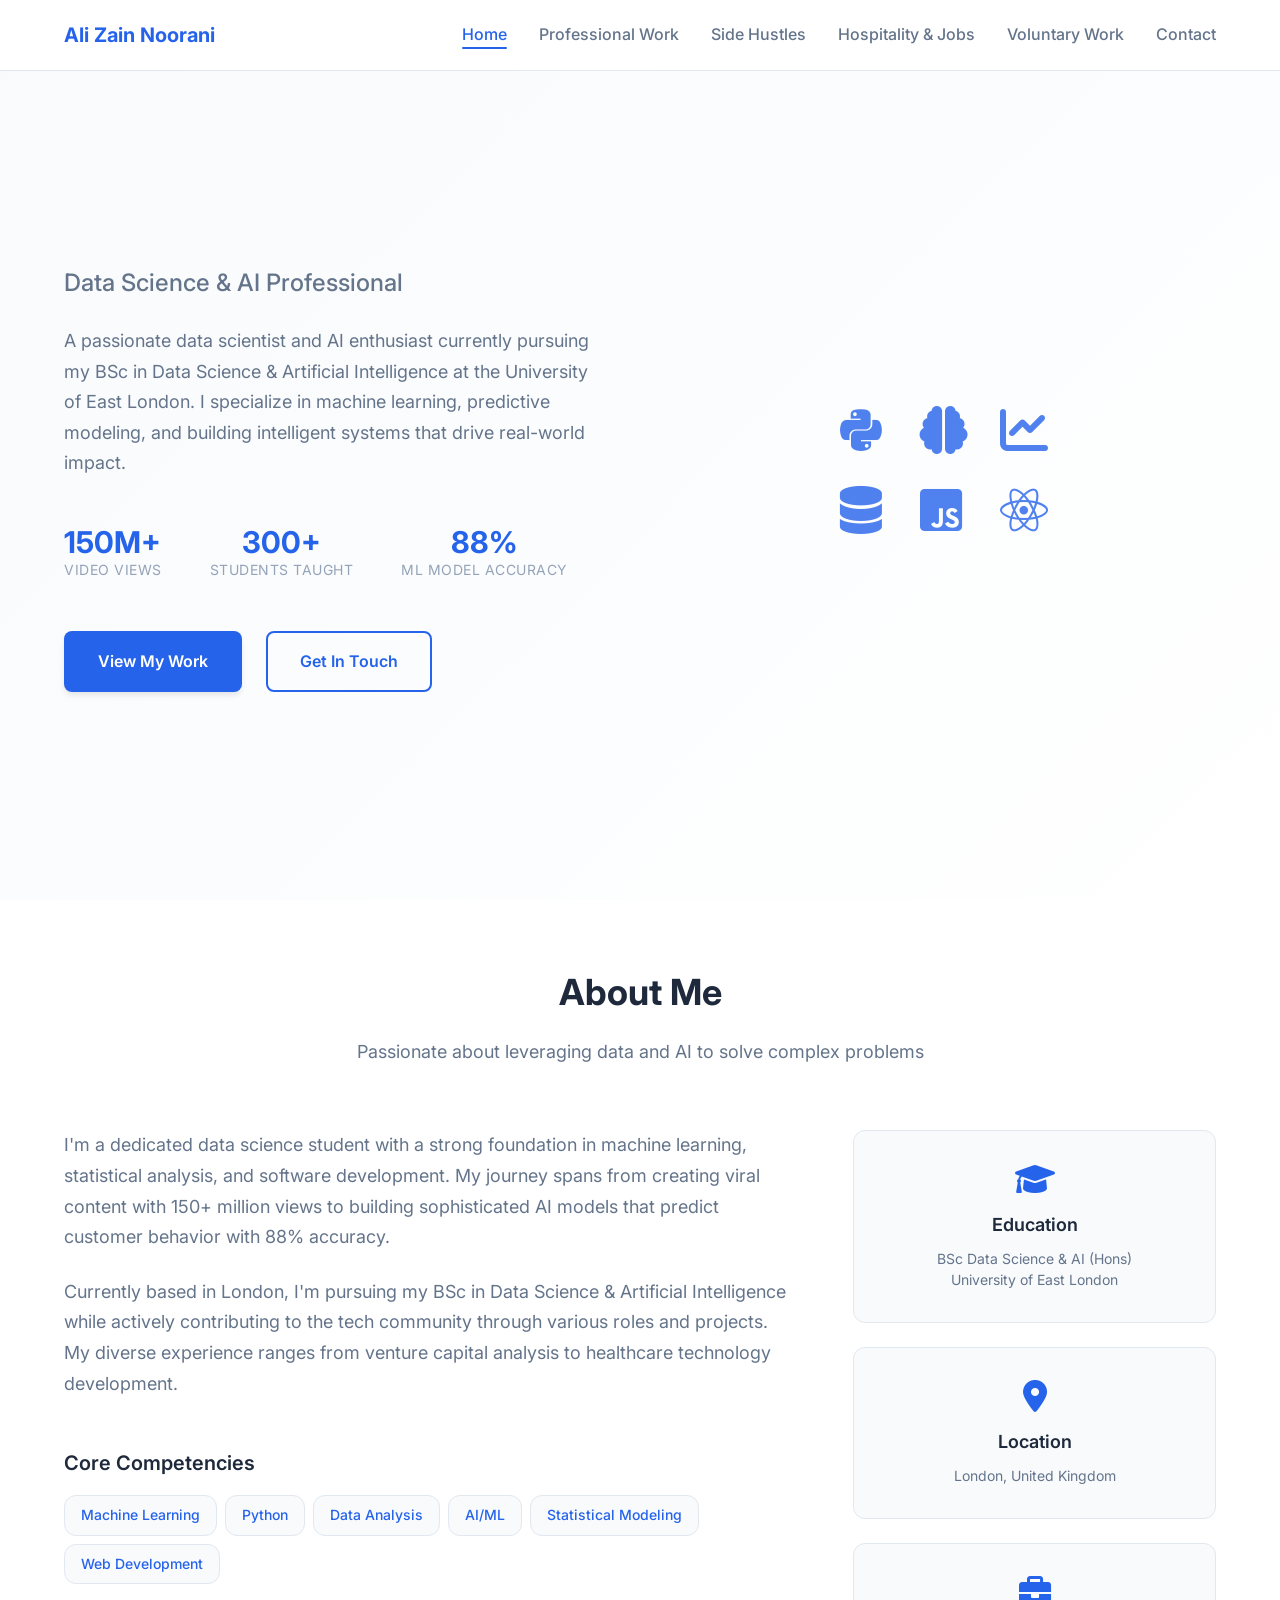
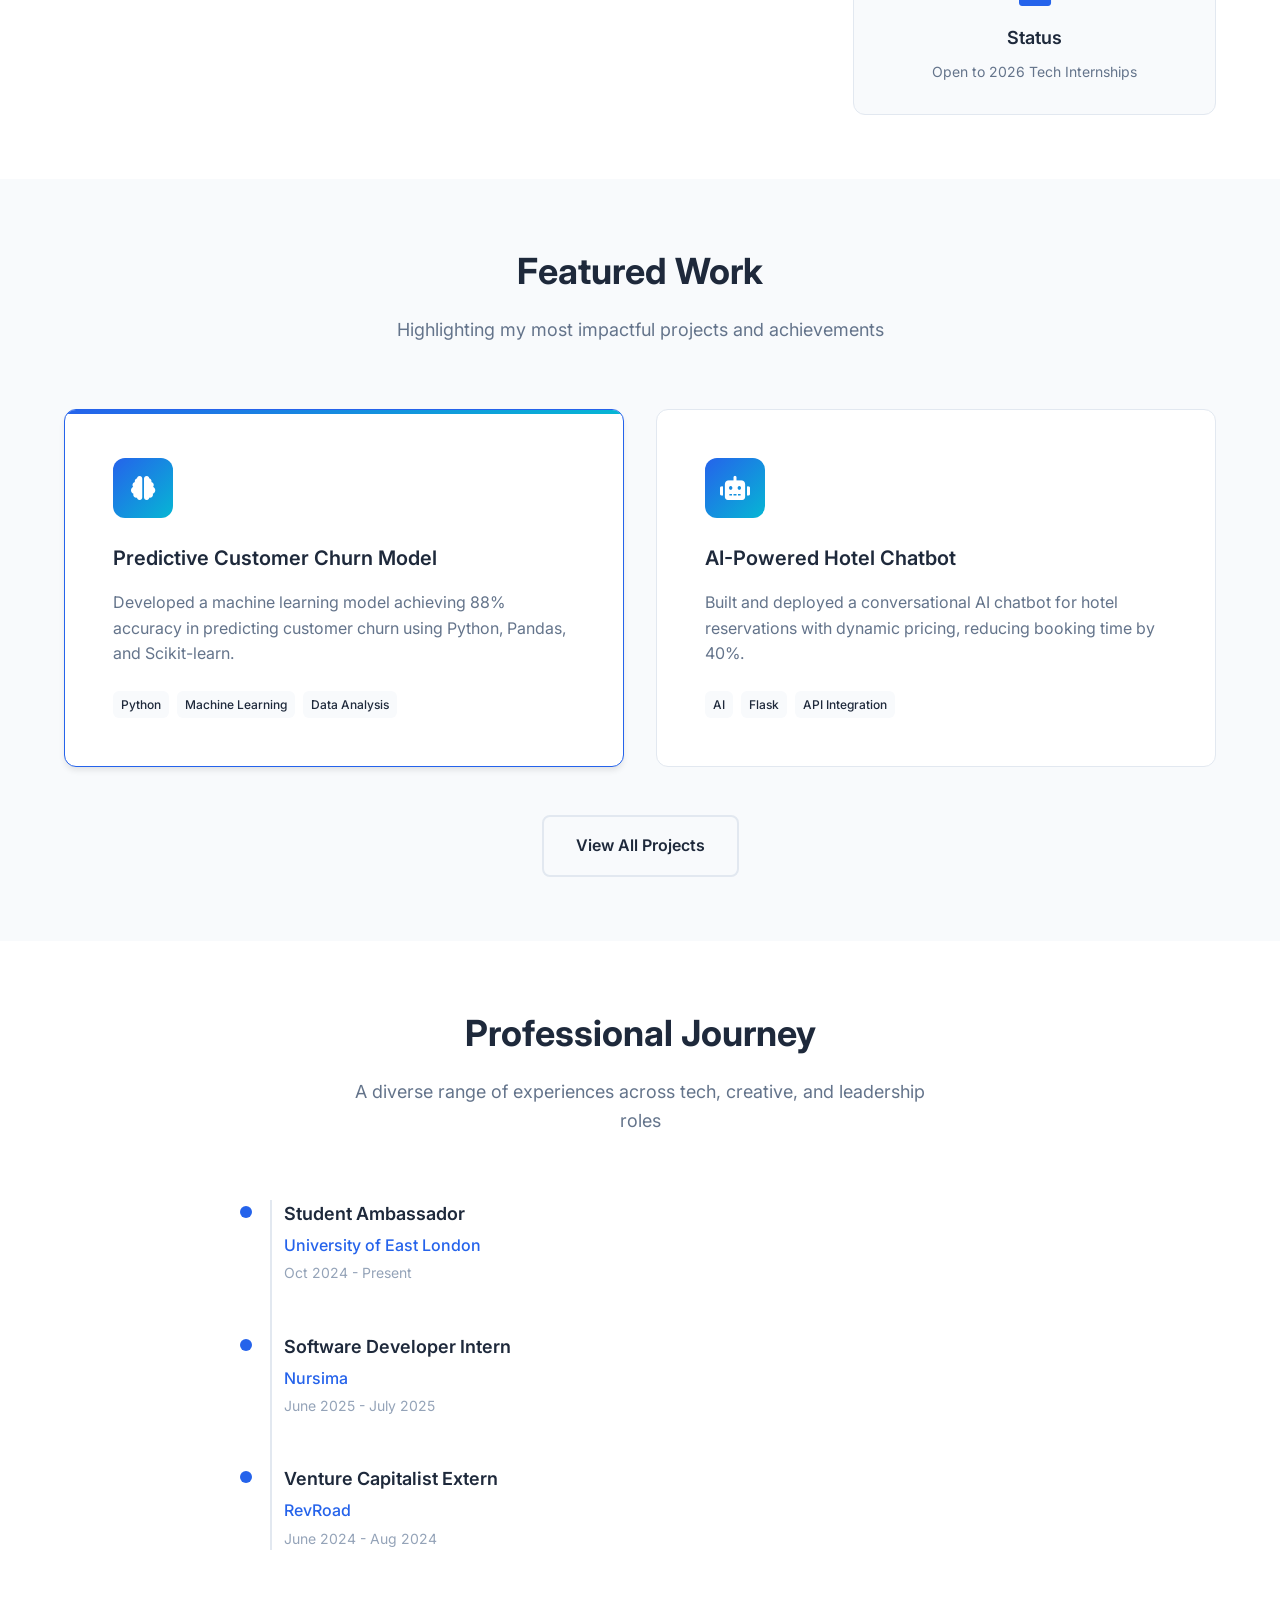
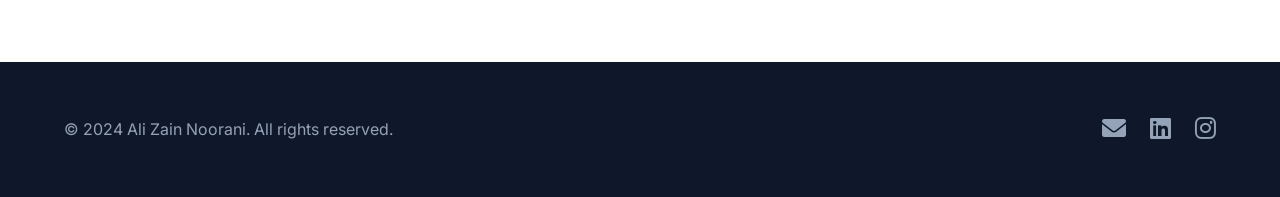
==== index.html @ 8d73a8d4 "Add files via upload" ====
<!DOCTYPE html>
<html lang="en">
<head>
    <meta charset="UTF-8">
    <meta name="viewport" content="width=device-width, initial-scale=1.0">
    <title>Ali Zain Noorani - Data Science & AI Professional</title>
    <link rel="stylesheet" href="styles.css">
    <link href="https://fonts.googleapis.com/css2?family=Inter:wght@300;400;500;600;700&display=swap" rel="stylesheet">
    <link rel="stylesheet" href="https://cdnjs.cloudflare.com/ajax/libs/font-awesome/6.0.0/css/all.min.css">
</head>
<body>
    <nav class="navbar">
        <div class="nav-container">
            <div class="nav-logo">
                <a href="index.html">Ali Zain Noorani</a>
            </div>
            <ul class="nav-menu">
                <li class="nav-item">
                    <a href="index.html" class="nav-link active">Home</a>
                </li>
                <li class="nav-item">
                    <a href="professional.html" class="nav-link">Professional Work</a>
                </li>
                <li class="nav-item">
                    <a href="side-hustles.html" class="nav-link">Side Hustles</a>
                </li>
                <li class="nav-item">
                    <a href="hospitality.html" class="nav-link">Hospitality & Jobs</a>
                </li>
                <li class="nav-item">
                    <a href="voluntary.html" class="nav-link">Voluntary Work</a>
                </li>
                <li class="nav-item">
                    <a href="contact.html" class="nav-link">Contact</a>
                </li>
            </ul>
            <div class="hamburger">
                <span class="bar"></span>
                <span class="bar"></span>
                <span class="bar"></span>
            </div>
        </div>
    </nav>

    <main>
        <section class="hero">
            <div class="container">
                <div class="hero-content">
                    <div class="hero-text">
                        <h1 class="hero-title">
                            Hi, I'm <span class="highlight">Ali Zain Noorani</span>
                        </h1>
                        <h2 class="hero-subtitle">Data Science & AI Professional</h2>
                        <p class="hero-description">
                            A passionate data scientist and AI enthusiast currently pursuing my BSc in Data Science & Artificial Intelligence at the University of East London. I specialize in machine learning, predictive modeling, and building intelligent systems that drive real-world impact.
                        </p>
                        <div class="hero-stats">
                            <div class="stat">
                                <span class="stat-number">150M+</span>
                                <span class="stat-label">Video Views</span>
                            </div>
                            <div class="stat">
                                <span class="stat-number">300+</span>
                                <span class="stat-label">Students Taught</span>
                            </div>
                            <div class="stat">
                                <span class="stat-number">88%</span>
                                <span class="stat-label">ML Model Accuracy</span>
                            </div>
                        </div>
                        <div class="hero-cta">
                            <a href="professional.html" class="btn btn-primary">View My Work</a>
                            <a href="contact.html" class="btn btn-secondary">Get In Touch</a>
                        </div>
                    </div>
                    <div class="hero-image">
                        <div class="tech-icons">
                            <i class="fab fa-python"></i>
                            <i class="fas fa-brain"></i>
                            <i class="fas fa-chart-line"></i>
                            <i class="fas fa-database"></i>
                            <i class="fab fa-js-square"></i>
                            <i class="fab fa-react"></i>
                        </div>
                    </div>
                </div>
            </div>
        </section>

        <section class="about">
            <div class="container">
                <div class="section-header">
                    <h2>About Me</h2>
                    <p>Passionate about leveraging data and AI to solve complex problems</p>
                </div>
                <div class="about-content">
                    <div class="about-text">
                        <p>
                            I'm a dedicated data science student with a strong foundation in machine learning, statistical analysis, and software development. My journey spans from creating viral content with 150+ million views to building sophisticated AI models that predict customer behavior with 88% accuracy.
                        </p>
                        <p>
                            Currently based in London, I'm pursuing my BSc in Data Science & Artificial Intelligence while actively contributing to the tech community through various roles and projects. My diverse experience ranges from venture capital analysis to healthcare technology development.
                        </p>
                        <div class="skills-preview">
                            <h3>Core Competencies</h3>
                            <div class="skill-tags">
                                <span class="skill-tag">Machine Learning</span>
                                <span class="skill-tag">Python</span>
                                <span class="skill-tag">Data Analysis</span>
                                <span class="skill-tag">AI/ML</span>
                                <span class="skill-tag">Statistical Modeling</span>
                                <span class="skill-tag">Web Development</span>
                            </div>
                        </div>
                    </div>
                    <div class="about-highlights">
                        <div class="highlight-card">
                            <i class="fas fa-graduation-cap"></i>
                            <h4>Education</h4>
                            <p>BSc Data Science & AI (Hons)<br>University of East London</p>
                        </div>
                        <div class="highlight-card">
                            <i class="fas fa-map-marker-alt"></i>
                            <h4>Location</h4>
                            <p>London, United Kingdom</p>
                        </div>
                        <div class="highlight-card">
                            <i class="fas fa-briefcase"></i>
                            <h4>Status</h4>
                            <p>Open to 2026 Tech Internships</p>
                        </div>
                    </div>
                </div>
            </div>
        </section>

        <section class="featured-work">
            <div class="container">
                <div class="section-header">
                    <h2>Featured Work</h2>
                    <p>Highlighting my most impactful projects and achievements</p>
                </div>
                <div class="work-grid">
                    <div class="work-card featured">
                        <div class="work-icon">
                            <i class="fas fa-brain"></i>
                        </div>
                        <h3>Predictive Customer Churn Model</h3>
                        <p>Developed a machine learning model achieving 88% accuracy in predicting customer churn using Python, Pandas, and Scikit-learn.</p>
                        <div class="work-tags">
                            <span class="tag">Python</span>
                            <span class="tag">Machine Learning</span>
                            <span class="tag">Data Analysis</span>
                        </div>
                    </div>
                    
                    <div class="work-card">
                        <div class="work-icon">
                            <i class="fas fa-robot"></i>
                        </div>
                        <h3>AI-Powered Hotel Chatbot</h3>
                        <p>Built and deployed a conversational AI chatbot for hotel reservations with dynamic pricing, reducing booking time by 40%.</p>
                        <div class="work-tags">
                            <span class="tag">AI</span>
                            <span class="tag">Flask</span>
                            <span class="tag">API Integration</span>
                        </div>
                    </div>
                </div>
                <div class="work-cta">
                    <a href="professional.html" class="btn btn-outline">View All Projects</a>
                </div>
            </div>
        </section>

        <section class="experience-preview">
            <div class="container">
                <div class="section-header">
                    <h2>Professional Journey</h2>
                    <p>A diverse range of experiences across tech, creative, and leadership roles</p>
                </div>
                <div class="experience-timeline">
                    <div class="timeline-item">
                        <div class="timeline-marker"></div>
                        <div class="timeline-content">
                            <h4>Student Ambassador</h4>
                            <p class="timeline-company">University of East London</p>
                            <p class="timeline-duration">Oct 2024 - Present</p>
                        </div>
                    </div>
                    <div class="timeline-item">
                        <div class="timeline-marker"></div>
                        <div class="timeline-content">
                            <h4>Software Developer Intern</h4>
                            <p class="timeline-company">Nursima</p>
                            <p class="timeline-duration">June 2025 - July 2025</p>
                        </div>
                    </div>
                    <div class="timeline-item">
                        <div class="timeline-marker"></div>
                        <div class="timeline-content">
                            <h4>Venture Capitalist Extern</h4>
                            <p class="timeline-company">RevRoad</p>
                            <p class="timeline-duration">June 2024 - Aug 2024</p>
                        </div>
                    </div>
                </div>
            </div>
        </section>
    </main>

    <footer class="footer">
        <div class="container">
            <div class="footer-content">
                <div class="footer-text">
                    <p>&copy; 2024 Ali Zain Noorani. All rights reserved.</p>
                </div>
                <div class="footer-links">
                    <a href="mailto:alizainnoorani05@gmail.com" class="footer-link">
                        <i class="fas fa-envelope"></i>
                    </a>
                    <a href="https://www.linkedin.com/in/alizain05" class="footer-link" target="_blank">
                        <i class="fab fa-linkedin"></i>
                    </a>
                    <a href="https://www.instagram.com/alizain_noorani/" class="footer-link" target="_blank">
                        <i class="fab fa-instagram"></i>
                    </a>
                </div>
            </div>
        </div>
    </footer>

    <script src="script.js"></script>
</body>
</html>
---- styles.css ----
/* Reset and Base Styles */
* {
    margin: 0;
    padding: 0;
    box-sizing: border-box;
}

:root {
    /* Color Palette - Professional Tech Theme */
    --primary-color: #2563eb;
    --primary-dark: #1d4ed8;
    --secondary-color: #64748b;
    --accent-color: #06b6d4;
    --text-primary: #1e293b;
    --text-secondary: #64748b;
    --text-light: #94a3b8;
    --bg-primary: #ffffff;
    --bg-secondary: #f8fafc;
    --bg-dark: #0f172a;
    --border-color: #e2e8f0;
    --shadow-light: 0 1px 3px 0 rgba(0, 0, 0, 0.1);
    --shadow-medium: 0 4px 6px -1px rgba(0, 0, 0, 0.1);
    --shadow-large: 0 20px 25px -5px rgba(0, 0, 0, 0.1);
    
    /* Typography */
    --font-family: 'Inter', -apple-system, BlinkMacSystemFont, 'Segoe UI', Roboto, sans-serif;
    --font-size-xs: 0.75rem;
    --font-size-sm: 0.875rem;
    --font-size-base: 1rem;
    --font-size-lg: 1.125rem;
    --font-size-xl: 1.25rem;
    --font-size-2xl: 1.5rem;
    --font-size-3xl: 1.875rem;
    --font-size-4xl: 2.25rem;
    --font-size-5xl: 3rem;
    
    /* Spacing */
    --spacing-xs: 0.25rem;
    --spacing-sm: 0.5rem;
    --spacing-md: 1rem;
    --spacing-lg: 1.5rem;
    --spacing-xl: 2rem;
    --spacing-2xl: 3rem;
    --spacing-3xl: 4rem;
    
    /* Border Radius */
    --radius-sm: 0.375rem;
    --radius-md: 0.5rem;
    --radius-lg: 0.75rem;
    --radius-xl: 1rem;
}

body {
    font-family: var(--font-family);
    line-height: 1.6;
    color: var(--text-primary);
    background-color: var(--bg-primary);
    overflow-x: hidden;
}

/* Container */
.container {
    max-width: 1200px;
    margin: 0 auto;
    padding: 0 var(--spacing-lg);
}

/* Navigation */
.navbar {
    position: fixed;
    top: 0;
    width: 100%;
    background: rgba(255, 255, 255, 0.95);
    backdrop-filter: blur(10px);
    border-bottom: 1px solid var(--border-color);
    z-index: 1000;
    transition: all 0.3s ease;
}

.nav-container {
    max-width: 1200px;
    margin: 0 auto;
    padding: 0 var(--spacing-lg);
    display: flex;
    justify-content: space-between;
    align-items: center;
    height: 70px;
}

.nav-logo a {
    font-size: var(--font-size-xl);
    font-weight: 700;
    color: var(--primary-color);
    text-decoration: none;
    transition: color 0.3s ease;
}

.nav-logo a:hover {
    color: var(--primary-dark);
}

.nav-menu {
    display: flex;
    list-style: none;
    gap: var(--spacing-xl);
}

.nav-link {
    text-decoration: none;
    color: var(--text-secondary);
    font-weight: 500;
    transition: color 0.3s ease;
    position: relative;
}

.nav-link:hover,
.nav-link.active {
    color: var(--primary-color);
}

.nav-link.active::after {
    content: '';
    position: absolute;
    bottom: -5px;
    left: 0;
    width: 100%;
    height: 2px;
    background: var(--primary-color);
    border-radius: 1px;
}

.hamburger {
    display: none;
    flex-direction: column;
    cursor: pointer;
}

.bar {
    width: 25px;
    height: 3px;
    background: var(--text-primary);
    margin: 3px 0;
    transition: 0.3s;
}

/* Hero Section */
.hero {
    padding: 120px 0 80px;
    background: linear-gradient(135deg, var(--bg-secondary) 0%, var(--bg-primary) 100%);
    min-height: 100vh;
    display: flex;
    align-items: center;
}

.hero-content {
    display: grid;
    grid-template-columns: 1fr 1fr;
    gap: var(--spacing-3xl);
    align-items: center;
}

.hero-title {
    font-size: var(--font-size-5xl);
    font-weight: 700;
    line-height: 1.1;
    margin-bottom: var(--spacing-md);
    color: var(--text-primary);
}

.highlight {
    color: var(--primary-color);
    position: relative;
}

.highlight::after {
    content: '';
    position: absolute;
    bottom: 0;
    left: 0;
    width: 100%;
    height: 3px;
    background: linear-gradient(90deg, var(--primary-color), var(--accent-color));
    border-radius: 2px;
}

.hero-subtitle {
    font-size: var(--font-size-2xl);
    color: var(--text-secondary);
    margin-bottom: var(--spacing-lg);
    font-weight: 500;
}

.hero-description {
    font-size: var(--font-size-lg);
    color: var(--text-secondary);
    margin-bottom: var(--spacing-2xl);
    line-height: 1.7;
}

.hero-stats {
    display: flex;
    gap: var(--spacing-2xl);
    margin-bottom: var(--spacing-2xl);
}

.stat {
    text-align: center;
}

.stat-number {
    display: block;
    font-size: var(--font-size-3xl);
    font-weight: 700;
    color: var(--primary-color);
    line-height: 1;
}

.stat-label {
    font-size: var(--font-size-sm);
    color: var(--text-light);
    text-transform: uppercase;
    letter-spacing: 0.5px;
}

.hero-cta {
    display: flex;
    gap: var(--spacing-lg);
    flex-wrap: wrap;
}

.btn {
    display: inline-flex;
    align-items: center;
    padding: var(--spacing-md) var(--spacing-xl);
    border-radius: var(--radius-md);
    text-decoration: none;
    font-weight: 600;
    transition: all 0.3s ease;
    border: 2px solid transparent;
    cursor: pointer;
    font-size: var(--font-size-base);
}

.btn-primary {
    background: var(--primary-color);
    color: white;
    box-shadow: var(--shadow-medium);
}

.btn-primary:hover {
    background: var(--primary-dark);
    transform: translateY(-2px);
    box-shadow: var(--shadow-large);
}

.btn-secondary {
    background: transparent;
    color: var(--primary-color);
    border-color: var(--primary-color);
}

.btn-secondary:hover {
    background: var(--primary-color);
    color: white;
    transform: translateY(-2px);
}

.btn-outline {
    background: transparent;
    color: var(--text-primary);
    border-color: var(--border-color);
}

.btn-outline:hover {
    background: var(--bg-secondary);
    border-color: var(--primary-color);
    color: var(--primary-color);
}

.hero-image {
    display: flex;
    justify-content: center;
    align-items: center;
}

.tech-icons {
    display: grid;
    grid-template-columns: repeat(3, 1fr);
    gap: var(--spacing-xl);
    padding: var(--spacing-2xl);
}

.tech-icons i {
    font-size: 3rem;
    color: var(--primary-color);
    opacity: 0.8;
    transition: all 0.3s ease;
    animation: float 3s ease-in-out infinite;
}

.tech-icons i:nth-child(2n) {
    animation-delay: 0.5s;
}

.tech-icons i:nth-child(3n) {
    animation-delay: 1s;
}

@keyframes float {
    0%, 100% { transform: translateY(0px); }
    50% { transform: translateY(-10px); }
}

/* About Section */
.about {
    padding: var(--spacing-3xl) 0;
    background: var(--bg-primary);
}

.section-header {
    text-align: center;
    margin-bottom: var(--spacing-3xl);
}

.section-header h2 {
    font-size: var(--font-size-4xl);
    font-weight: 700;
    color: var(--text-primary);
    margin-bottom: var(--spacing-md);
}

.section-header p {
    font-size: var(--font-size-lg);
    color: var(--text-secondary);
    max-width: 600px;
    margin: 0 auto;
}

.about-content {
    display: grid;
    grid-template-columns: 2fr 1fr;
    gap: var(--spacing-3xl);
    align-items: start;
}

.about-text p {
    font-size: var(--font-size-lg);
    color: var(--text-secondary);
    margin-bottom: var(--spacing-lg);
    line-height: 1.7;
}

.skills-preview {
    margin-top: var(--spacing-2xl);
}

.skills-preview h3 {
    font-size: var(--font-size-xl);
    font-weight: 600;
    color: var(--text-primary);
    margin-bottom: var(--spacing-md);
}

.skill-tags {
    display: flex;
    flex-wrap: wrap;
    gap: var(--spacing-sm);
}

.skill-tag {
    background: var(--bg-secondary);
    color: var(--primary-color);
    padding: var(--spacing-sm) var(--spacing-md);
    border-radius: var(--radius-lg);
    font-size: var(--font-size-sm);
    font-weight: 500;
    border: 1px solid var(--border-color);
}

.about-highlights {
    display: flex;
    flex-direction: column;
    gap: var(--spacing-lg);
}

.highlight-card {
    background: var(--bg-secondary);
    padding: var(--spacing-xl);
    border-radius: var(--radius-lg);
    text-align: center;
    border: 1px solid var(--border-color);
    transition: all 0.3s ease;
}

.highlight-card:hover {
    transform: translateY(-5px);
    box-shadow: var(--shadow-medium);
}

.highlight-card i {
    font-size: 2rem;
    color: var(--primary-color);
    margin-bottom: var(--spacing-md);
}

.highlight-card h4 {
    font-size: var(--font-size-lg);
    font-weight: 600;
    color: var(--text-primary);
    margin-bottom: var(--spacing-sm);
}

.highlight-card p {
    color: var(--text-secondary);
    font-size: var(--font-size-sm);
    line-height: 1.5;
}

/* Featured Work Section */
.featured-work {
    padding: var(--spacing-3xl) 0;
    background: var(--bg-secondary);
}

.work-grid {
    display: grid;
    grid-template-columns: repeat(auto-fit, minmax(300px, 1fr));
    gap: var(--spacing-xl);
    margin-bottom: var(--spacing-2xl);
}

.work-card {
    background: var(--bg-primary);
    padding: var(--spacing-2xl);
    border-radius: var(--radius-lg);
    border: 1px solid var(--border-color);
    transition: all 0.3s ease;
    position: relative;
    overflow: hidden;
}

.work-card:hover {
    transform: translateY(-5px);
    box-shadow: var(--shadow-large);
}

.work-card.featured {
    border-color: var(--primary-color);
    box-shadow: var(--shadow-medium);
}

.work-card.featured::before {
    content: '';
    position: absolute;
    top: 0;
    left: 0;
    width: 100%;
    height: 4px;
    background: linear-gradient(90deg, var(--primary-color), var(--accent-color));
}

.work-icon {
    width: 60px;
    height: 60px;
    background: linear-gradient(135deg, var(--primary-color), var(--accent-color));
    border-radius: var(--radius-lg);
    display: flex;
    align-items: center;
    justify-content: center;
    margin-bottom: var(--spacing-lg);
}

.work-icon i {
    font-size: 1.5rem;
    color: white;
}

.work-card h3 {
    font-size: var(--font-size-xl);
    font-weight: 600;
    color: var(--text-primary);
    margin-bottom: var(--spacing-md);
}

.work-card p {
    color: var(--text-secondary);
    margin-bottom: var(--spacing-lg);
    line-height: 1.6;
}

.work-tags {
    display: flex;
    flex-wrap: wrap;
    gap: var(--spacing-sm);
}

.tag {
    background: var(--bg-secondary);
    color: var(--text-primary);
    padding: var(--spacing-xs) var(--spacing-sm);
    border-radius: var(--radius-sm);
    font-size: var(--font-size-xs);
    font-weight: 500;
}

.work-cta {
    text-align: center;
}

/* Experience Preview */
.experience-preview {
    padding: var(--spacing-3xl) 0;
    background: var(--bg-primary);
}

.experience-timeline {
    max-width: 800px;
    margin: 0 auto;
    position: relative;
}

.experience-timeline::before {
    content: '';
    position: absolute;
    left: 30px;
    top: 0;
    bottom: 0;
    width: 2px;
    background: var(--border-color);
}

.timeline-item {
    display: flex;
    align-items: flex-start;
    margin-bottom: var(--spacing-2xl);
    position: relative;
}

.timeline-marker {
    width: 12px;
    height: 12px;
    background: var(--primary-color);
    border-radius: 50%;
    margin-right: var(--spacing-xl);
    margin-top: 6px;
    flex-shrink: 0;
    position: relative;
    z-index: 1;
}

.timeline-content h4 {
    font-size: var(--font-size-lg);
    font-weight: 600;
    color: var(--text-primary);
    margin-bottom: var(--spacing-xs);
}

.timeline-company {
    color: var(--primary-color);
    font-weight: 500;
    margin-bottom: var(--spacing-xs);
}

.timeline-duration {
    color: var(--text-light);
    font-size: var(--font-size-sm);
}

/* Footer */
.footer {
    background: var(--bg-dark);
    color: white;
    padding: var(--spacing-2xl) 0;
}

.footer-content {
    display: flex;
    justify-content: space-between;
    align-items: center;
}

.footer-text p {
    color: var(--text-light);
}

.footer-links {
    display: flex;
    gap: var(--spacing-lg);
}

.footer-link {
    color: var(--text-light);
    font-size: 1.5rem;
    transition: color 0.3s ease;
}

.footer-link:hover {
    color: var(--primary-color);
}

/* Page-specific styles */
.page-header {
    padding: 120px 0 60px;
    background: linear-gradient(135deg, var(--bg-secondary) 0%, var(--bg-primary) 100%);
    text-align: center;
}

.page-header h1 {
    font-size: var(--font-size-4xl);
    font-weight: 700;
    color: var(--text-primary);
    margin-bottom: var(--spacing-md);
}

.page-header p {
    font-size: var(--font-size-lg);
    color: var(--text-secondary);
    max-width: 600px;
    margin: 0 auto;
}

/* Education styles */
.education {
    padding: var(--spacing-3xl) 0;
    background: var(--bg-primary);
}

.education-card {
    background: var(--bg-secondary);
    border-radius: var(--radius-lg);
    padding: var(--spacing-2xl);
    margin-bottom: var(--spacing-xl);
    border: 1px solid var(--border-color);
    transition: all 0.3s ease;
}

.education-card:hover {
    transform: translateY(-2px);
    box-shadow: var(--shadow-medium);
}

.education-header {
    display: flex;
    align-items: flex-start;
    gap: var(--spacing-lg);
    margin-bottom: var(--spacing-lg);
}

.education-icon {
    width: 60px;
    height: 60px;
    background: linear-gradient(135deg, var(--primary-color), var(--accent-color));
    border-radius: var(--radius-lg);
    display: flex;
    align-items: center;
    justify-content: center;
    flex-shrink: 0;
}

.education-icon i {
    font-size: 1.5rem;
    color: white;
}

.education-info h3 {
    font-size: var(--font-size-xl);
    font-weight: 600;
    color: var(--text-primary);
    margin-bottom: var(--spacing-sm);
}

.institution {
    color: var(--primary-color);
    font-weight: 500;
    margin-bottom: var(--spacing-xs);
}

.duration, .location {
    color: var(--text-light);
    font-size: var(--font-size-sm);
    margin-bottom: var(--spacing-xs);
}

.education-details h4 {
    font-size: var(--font-size-lg);
    font-weight: 600;
    color: var(--text-primary);
    margin-bottom: var(--spacing-md);
}

.education-details ul {
    list-style: none;
    padding: 0;
}

.education-details li {
    padding: var(--spacing-sm) 0;
    border-bottom: 1px solid var(--border-color);
    color: var(--text-secondary);
}

.education-details li:last-child {
    border-bottom: none;
}

.education-details li::before {
    content: '•';
    color: var(--primary-color);
    font-weight: bold;
    margin-right: var(--spacing-sm);
}

/* Experience styles */
.experience {
    padding: var(--spacing-3xl) 0;
    background: var(--bg-secondary);
}

.experience-card {
    background: var(--bg-primary);
    border-radius: var(--radius-lg);
    padding: var(--spacing-2xl);
    margin-bottom: var(--spacing-xl);
    border: 1px solid var(--border-color);
    transition: all 0.3s ease;
}

.experience-card:hover {
    transform: translateY(-2px);
    box-shadow: var(--shadow-medium);
}

.experience-card.featured {
    border-color: var(--primary-color);
    box-shadow: var(--shadow-medium);
}

.experience-card.featured::before {
    content: '';
    position: absolute;
    top: 0;
    left: 0;
    width: 100%;
    height: 4px;
    background: linear-gradient(90deg, var(--primary-color), var(--accent-color));
    border-radius: var(--radius-lg) var(--radius-lg) 0 0;
}

.experience-header {
    display: flex;
    align-items: flex-start;
    gap: var(--spacing-lg);
    margin-bottom: var(--spacing-lg);
}

.experience-icon {
    width: 60px;
    height: 60px;
    background: linear-gradient(135deg, var(--primary-color), var(--accent-color));
    border-radius: var(--radius-lg);
    display: flex;
    align-items: center;
    justify-content: center;
    flex-shrink: 0;
}

.experience-icon i {
    font-size: 1.5rem;
    color: white;
}

.experience-info h3 {
    font-size: var(--font-size-xl);
    font-weight: 600;
    color: var(--text-primary);
    margin-bottom: var(--spacing-sm);
}

.company {
    color: var(--primary-color);
    font-weight: 500;
    margin-bottom: var(--spacing-xs);
}

.experience-details ul {
    list-style: none;
    padding: 0;
    margin-bottom: var(--spacing-lg);
}

.experience-details li {
    padding: var(--spacing-sm) 0;
    border-bottom: 1px solid var(--border-color);
    color: var(--text-secondary);
    line-height: 1.6;
}

.experience-details li:last-child {
    border-bottom: none;
}

.experience-details li::before {
    content: '•';
    color: var(--primary-color);
    font-weight: bold;
    margin-right: var(--spacing-sm);
}

.achievement-highlight {
    background: linear-gradient(135deg, var(--primary-color), var(--accent-color));
    color: white;
    padding: var(--spacing-md);
    border-radius: var(--radius-md);
    margin-bottom: var(--spacing-lg);
    display: flex;
    align-items: center;
    gap: var(--spacing-sm);
    font-weight: 500;
}

.role-description {
    font-style: italic;
    color: var(--text-secondary);
    margin-bottom: var(--spacing-lg);
    padding: var(--spacing-md);
    background: var(--bg-secondary);
    border-radius: var(--radius-md);
    border-left: 4px solid var(--primary-color);
}

/* Projects styles */
.projects {
    padding: var(--spacing-3xl) 0;
    background: var(--bg-primary);
}

.project-card {
    background: var(--bg-secondary);
    border-radius: var(--radius-lg);
    padding: var(--spacing-2xl);
    margin-bottom: var(--spacing-xl);
    border: 1px solid var(--border-color);
    transition: all 0.3s ease;
}

.project-card:hover {
    transform: translateY(-2px);
    box-shadow: var(--shadow-medium);
}

.project-card.featured {
    border-color: var(--primary-color);
    box-shadow: var(--shadow-medium);
}

.project-card.featured::before {
    content: '';
    position: absolute;
    top: 0;
    left: 0;
    width: 100%;
    height: 4px;
    background: linear-gradient(90deg, var(--primary-color), var(--accent-color));
    border-radius: var(--radius-lg) var(--radius-lg) 0 0;
}

.project-header {
    display: flex;
    align-items: flex-start;
    gap: var(--spacing-lg);
    margin-bottom: var(--spacing-lg);
}

.project-icon {
    width: 60px;
    height: 60px;
    background: linear-gradient(135deg, var(--primary-color), var(--accent-color));
    border-radius: var(--radius-lg);
    display: flex;
    align-items: center;
    justify-content: center;
    flex-shrink: 0;
}

.project-icon i {
    font-size: 1.5rem;
    color: white;
}

.project-info h3 {
    font-size: var(--font-size-xl);
    font-weight: 600;
    color: var(--text-primary);
    margin-bottom: var(--spacing-sm);
}

.project-tech {
    color: var(--text-light);
    font-size: var(--font-size-sm);
    margin-bottom: var(--spacing-md);
}

.project-details p {
    color: var(--text-secondary);
    margin-bottom: var(--spacing-lg);
    line-height: 1.6;
}

.project-details ul {
    list-style: none;
    padding: 0;
    margin-bottom: var(--spacing-lg);
}

.project-details li {
    padding: var(--spacing-sm) 0;
    border-bottom: 1px solid var(--border-color);
    color: var(--text-secondary);
    line-height: 1.6;
}

.project-details li:last-child {
    border-bottom: none;
}

.project-details li::before {
    content: '•';
    color: var(--primary-color);
    font-weight: bold;
    margin-right: var(--spacing-sm);
}

/* Skills styles */
.skills {
    padding: var(--spacing-3xl) 0;
    background: var(--bg-secondary);
}

.skills-grid {
    display: grid;
    grid-template-columns: repeat(auto-fit, minmax(300px, 1fr));
    gap: var(--spacing-xl);
}

.skill-category {
    background: var(--bg-primary);
    padding: var(--spacing-xl);
    border-radius: var(--radius-lg);
    border: 1px solid var(--border-color);
}

.skill-category h3 {
    font-size: var(--font-size-lg);
    font-weight: 600;
    color: var(--text-primary);
    margin-bottom: var(--spacing-lg);
    text-align: center;
}

.skill-items {
    display: flex;
    flex-wrap: wrap;
    gap: var(--spacing-sm);
}

.skill-item {
    background: var(--bg-secondary);
    color: var(--text-primary);
    padding: var(--spacing-sm) var(--spacing-md);
    border-radius: var(--radius-lg);
    font-size: var(--font-size-sm);
    font-weight: 500;
    border: 1px solid var(--border-color);
    transition: all 0.3s ease;
}

.skill-item:hover {
    background: var(--primary-color);
    color: white;
    transform: translateY(-2px);
}

/* Creative intro styles */
.creative-intro, .hospitality-intro, .voluntary-intro, .contact-intro {
    padding: var(--spacing-3xl) 0;
    background: var(--bg-primary);
}

.intro-content {
    display: grid;
    grid-template-columns: 2fr 1fr;
    gap: var(--spacing-3xl);
    align-items: center;
}

.intro-text h2 {
    font-size: var(--font-size-3xl);
    font-weight: 700;
    color: var(--text-primary);
    margin-bottom: var(--spacing-lg);
}

.intro-text p {
    font-size: var(--font-size-lg);
    color: var(--text-secondary);
    margin-bottom: var(--spacing-xl);
    line-height: 1.7;
}

.creative-stats, .impact-stats {
    display: flex;
    gap: var(--spacing-2xl);
    margin-bottom: var(--spacing-xl);
}

.creative-icons, .service-icons, .volunteer-icons, .contact-icons {
    display: grid;
    grid-template-columns: repeat(2, 1fr);
    gap: var(--spacing-xl);
    padding: var(--spacing-2xl);
}

.creative-icons i, .service-icons i, .volunteer-icons i, .contact-icons i {
    font-size: 3rem;
    color: var(--primary-color);
    opacity: 0.8;
    transition: all 0.3s ease;
    animation: float 3s ease-in-out infinite;
}

.creative-icons i:nth-child(2n), .service-icons i:nth-child(2n), .volunteer-icons i:nth-child(2n), .contact-icons i:nth-child(2n) {
    animation-delay: 0.5s;
}

.creative-icons i:nth-child(3n), .service-icons i:nth-child(3n), .volunteer-icons i:nth-child(3n), .contact-icons i:nth-child(3n) {
    animation-delay: 1s;
}

.skills-highlight {
    margin-top: var(--spacing-xl);
}

.skills-highlight h3 {
    font-size: var(--font-size-lg);
    font-weight: 600;
    color: var(--text-primary);
    margin-bottom: var(--spacing-md);
}

/* Video editing and graphic design sections */
.video-editing, .graphic-design {
    padding: var(--spacing-3xl) 0;
    background: var(--bg-secondary);
}

.tools-skills {
    padding: var(--spacing-3xl) 0;
    background: var(--bg-primary);
}

.tools-grid {
    display: grid;
    grid-template-columns: repeat(auto-fit, minmax(300px, 1fr));
    gap: var(--spacing-xl);
}

.tool-category {
    background: var(--bg-secondary);
    padding: var(--spacing-xl);
    border-radius: var(--radius-lg);
    border: 1px solid var(--border-color);
}

.tool-category h3 {
    font-size: var(--font-size-lg);
    font-weight: 600;
    color: var(--text-primary);
    margin-bottom: var(--spacing-lg);
    text-align: center;
}

.tool-items {
    display: flex;
    flex-direction: column;
    gap: var(--spacing-md);
}

.tool-item {
    display: flex;
    align-items: center;
    gap: var(--spacing-md);
    padding: var(--spacing-md);
    background: var(--bg-primary);
    border-radius: var(--radius-md);
    border: 1px solid var(--border-color);
    transition: all 0.3s ease;
}

.tool-item:hover {
    background: var(--primary-color);
    color: white;
    transform: translateX(5px);
}

.tool-item i {
    font-size: 1.2rem;
    color: var(--primary-color);
    width: 20px;
    text-align: center;
}

.tool-item:hover i {
    color: white;
}

/* Achievements styles */
.achievements {
    padding: var(--spacing-3xl) 0;
    background: var(--bg-primary);
}

.achievements-grid {
    display: grid;
    grid-template-columns: repeat(auto-fit, minmax(250px, 1fr));
    gap: var(--spacing-xl);
}

.achievement-card {
    background: var(--bg-secondary);
    padding: var(--spacing-2xl);
    border-radius: var(--radius-lg);
    text-align: center;
    border: 1px solid var(--border-color);
    transition: all 0.3s ease;
}

.achievement-card:hover {
    transform: translateY(-5px);
    box-shadow: var(--shadow-medium);
}

.achievement-icon {
    width: 80px;
    height: 80px;
    background: linear-gradient(135deg, var(--primary-color), var(--accent-color));
    border-radius: 50%;
    display: flex;
    align-items: center;
    justify-content: center;
    margin: 0 auto var(--spacing-lg);
}

.achievement-icon i {
    font-size: 2rem;
    color: white;
}

.achievement-card h3 {
    font-size: var(--font-size-xl);
    font-weight: 600;
    color: var(--text-primary);
    margin-bottom: var(--spacing-md);
}

.achievement-card p {
    color: var(--text-secondary);
    line-height: 1.6;
}

/* Contact styles */
.contact-methods {
    padding: var(--spacing-3xl) 0;
    background: var(--bg-secondary);
}

.contact-grid {
    display: grid;
    grid-template-columns: repeat(auto-fit, minmax(300px, 1fr));
    gap: var(--spacing-xl);
}

.contact-card {
    background: var(--bg-primary);
    padding: var(--spacing-2xl);
    border-radius: var(--radius-lg);
    text-align: center;
    border: 1px solid var(--border-color);
    transition: all 0.3s ease;
}

.contact-card:hover {
    transform: translateY(-5px);
    box-shadow: var(--shadow-medium);
}

.contact-card.primary {
    border-color: var(--primary-color);
    box-shadow: var(--shadow-medium);
}

.contact-icon {
    width: 80px;
    height: 80px;
    background: linear-gradient(135deg, var(--primary-color), var(--accent-color));
    border-radius: 50%;
    display: flex;
    align-items: center;
    justify-content: center;
    margin: 0 auto var(--spacing-lg);
}

.contact-icon i {
    font-size: 2rem;
    color: white;
}

.contact-card h3 {
    font-size: var(--font-size-xl);
    font-weight: 600;
    color: var(--text-primary);
    margin-bottom: var(--spacing-md);
}

.contact-detail {
    color: var(--text-secondary);
    margin-bottom: var(--spacing-lg);
    font-size: var(--font-size-lg);
}

.contact-link {
    display: inline-block;
    background: var(--primary-color);
    color: white;
    padding: var(--spacing-sm) var(--spacing-lg);
    border-radius: var(--radius-md);
    text-decoration: none;
    font-weight: 500;
    transition: all 0.3s ease;
}

.contact-link:hover {
    background: var(--primary-dark);
    transform: translateY(-2px);
}

.contact-note {
    color: var(--text-light);
    font-size: var(--font-size-sm);
    font-style: italic;
}

/* Contact form styles */
.contact-form {
    padding: var(--spacing-3xl) 0;
    background: var(--bg-primary);
}

.form-container {
    max-width: 600px;
    margin: 0 auto;
}

.contact-form-element {
    background: var(--bg-secondary);
    padding: var(--spacing-2xl);
    border-radius: var(--radius-lg);
    border: 1px solid var(--border-color);
}

.form-group {
    margin-bottom: var(--spacing-lg);
}

.form-group label {
    display: block;
    font-weight: 500;
    color: var(--text-primary);
    margin-bottom: var(--spacing-sm);
}

.form-group input,
.form-group select,
.form-group textarea {
    width: 100%;
    padding: var(--spacing-md);
    border: 1px solid var(--border-color);
    border-radius: var(--radius-md);
    font-size: var(--font-size-base);
    font-family: var(--font-family);
    transition: border-color 0.3s ease;
}

.form-group input:focus,
.form-group select:focus,
.form-group textarea:focus {
    outline: none;
    border-color: var(--primary-color);
    box-shadow: 0 0 0 3px rgba(37, 99, 235, 0.1);
}

.form-group textarea {
    resize: vertical;
    min-height: 120px;
}

/* Interests styles */
.interests {
    padding: var(--spacing-3xl) 0;
    background: var(--bg-secondary);
}

.interests-grid {
    display: grid;
    grid-template-columns: repeat(auto-fit, minmax(300px, 1fr));
    gap: var(--spacing-xl);
}

.interest-category {
    background: var(--bg-primary);
    padding: var(--spacing-xl);
    border-radius: var(--radius-lg);
    border: 1px solid var(--border-color);
}

.interest-category h3 {
    font-size: var(--font-size-lg);
    font-weight: 600;
    color: var(--text-primary);
    margin-bottom: var(--spacing-lg);
    text-align: center;
}

.interest-items {
    display: flex;
    flex-wrap: wrap;
    gap: var(--spacing-sm);
}

.interest-item {
    background: var(--bg-secondary);
    color: var(--text-primary);
    padding: var(--spacing-sm) var(--spacing-md);
    border-radius: var(--radius-lg);
    font-size: var(--font-size-sm);
    font-weight: 500;
    border: 1px solid var(--border-color);
    transition: all 0.3s ease;
}

.interest-item:hover {
    background: var(--primary-color);
    color: white;
    transform: translateY(-2px);
}

/* Response time styles */
.response-time {
    padding: var(--spacing-3xl) 0;
    background: var(--bg-primary);
}

.response-content {
    max-width: 800px;
    margin: 0 auto;
    text-align: center;
}

.response-content h2 {
    font-size: var(--font-size-3xl);
    font-weight: 700;
    color: var(--text-primary);
    margin-bottom: var(--spacing-2xl);
}

.response-grid {
    display: grid;
    grid-template-columns: repeat(auto-fit, minmax(200px, 1fr));
    gap: var(--spacing-xl);
}

.response-item {
    text-align: center;
}

.response-icon {
    width: 60px;
    height: 60px;
    background: linear-gradient(135deg, var(--primary-color), var(--accent-color));
    border-radius: 50%;
    display: flex;
    align-items: center;
    justify-content: center;
    margin: 0 auto var(--spacing-lg);
}

.response-icon i {
    font-size: 1.5rem;
    color: white;
}

.response-item h3 {
    font-size: var(--font-size-lg);
    font-weight: 600;
    color: var(--text-primary);
    margin-bottom: var(--spacing-sm);
}

.response-item p {
    color: var(--text-secondary);
    font-weight: 500;
}

/* CTA styles */
.cta {
    padding: var(--spacing-3xl) 0;
    background: linear-gradient(135deg, var(--primary-color), var(--accent-color));
    color: white;
    text-align: center;
}

.cta-content h2 {
    font-size: var(--font-size-4xl);
    font-weight: 700;
    margin-bottom: var(--spacing-lg);
}

.cta-content p {
    font-size: var(--font-size-lg);
    margin-bottom: var(--spacing-2xl);
    opacity: 0.9;
    max-width: 600px;
    margin-left: auto;
    margin-right: auto;
}

.cta-buttons {
    display: flex;
    gap: var(--spacing-lg);
    justify-content: center;
    flex-wrap: wrap;
}

.cta .btn {
    background: white;
    color: var(--primary-color);
    border: 2px solid white;
}

.cta .btn:hover {
    background: transparent;
    color: white;
    border-color: white;
}

/* Availability styles */
.availability {
    margin-top: var(--spacing-xl);
}

.availability h3 {
    font-size: var(--font-size-lg);
    font-weight: 600;
    color: var(--text-primary);
    margin-bottom: var(--spacing-md);
}

.status-badge {
    display: inline-flex;
    align-items: center;
    gap: var(--spacing-sm);
    background: var(--bg-secondary);
    padding: var(--spacing-sm) var(--spacing-lg);
    border-radius: var(--radius-lg);
    border: 1px solid var(--border-color);
    margin-bottom: var(--spacing-md);
}

.status-badge i {
    color: #10b981;
    animation: pulse 2s infinite;
}

.status-note {
    color: var(--text-secondary);
    font-size: var(--font-size-sm);
    margin: 0;
}

@keyframes pulse {
    0%, 100% { opacity: 1; }
    50% { opacity: 0.5; }
}

/* Values styles */
.values {
    padding: var(--spacing-3xl) 0;
    background: var(--bg-secondary);
}

.values-content {
    max-width: 1000px;
    margin: 0 auto;
}

.value-statement {
    text-align: center;
    margin-bottom: var(--spacing-3xl);
}

.value-statement h3 {
    font-size: var(--font-size-2xl);
    font-weight: 600;
    color: var(--text-primary);
    margin-bottom: var(--spacing-lg);
}

.value-statement p {
    font-size: var(--font-size-lg);
    color: var(--text-secondary);
    line-height: 1.7;
    max-width: 800px;
    margin: 0 auto;
}

.value-principles {
    display: grid;
    grid-template-columns: repeat(auto-fit, minmax(250px, 1fr));
    gap: var(--spacing-xl);
}

.principle {
    text-align: center;
    padding: var(--spacing-xl);
    background: var(--bg-primary);
    border-radius: var(--radius-lg);
    border: 1px solid var(--border-color);
    transition: all 0.3s ease;
}

.principle:hover {
    transform: translateY(-5px);
    box-shadow: var(--shadow-medium);
}

.principle i {
    font-size: 2.5rem;
    color: var(--primary-color);
    margin-bottom: var(--spacing-lg);
}

.principle h4 {
    font-size: var(--font-size-lg);
    font-weight: 600;
    color: var(--text-primary);
    margin-bottom: var(--spacing-md);
}

.principle p {
    color: var(--text-secondary);
    line-height: 1.6;
}

/* Value proposition styles */
.value-proposition {
    padding: var(--spacing-3xl) 0;
    background: var(--bg-primary);
}

.value-content h2 {
    font-size: var(--font-size-3xl);
    font-weight: 700;
    color: var(--text-primary);
    text-align: center;
    margin-bottom: var(--spacing-3xl);
}

.value-grid {
    display: grid;
    grid-template-columns: repeat(auto-fit, minmax(300px, 1fr));
    gap: var(--spacing-xl);
}

.value-item {
    text-align: center;
    padding: var(--spacing-xl);
    background: var(--bg-secondary);
    border-radius: var(--radius-lg);
    border: 1px solid var(--border-color);
    transition: all 0.3s ease;
}

.value-item:hover {
    transform: translateY(-5px);
    box-shadow: var(--shadow-medium);
}

.value-icon {
    width: 80px;
    height: 80px;
    background: linear-gradient(135deg, var(--primary-color), var(--accent-color));
    border-radius: 50%;
    display: flex;
    align-items: center;
    justify-content: center;
    margin: 0 auto var(--spacing-lg);
}

.value-icon i {
    font-size: 2rem;
    color: white;
}

.value-item h3 {
    font-size: var(--font-size-xl);
    font-weight: 600;
    color: var(--text-primary);
    margin-bottom: var(--spacing-md);
}

.value-item p {
    color: var(--text-secondary);
    line-height: 1.6;
}

/* Responsive Design */
@media (max-width: 768px) {
    .hamburger {
        display: flex;
    }
    
    .nav-menu {
        position: fixed;
        left: -100%;
        top: 70px;
        flex-direction: column;
        background-color: white;
        width: 100%;
        text-align: center;
        transition: 0.3s;
        box-shadow: var(--shadow-medium);
        padding: var(--spacing-xl) 0;
    }
    
    .nav-menu.active {
        left: 0;
    }
    
    .hero-content {
        grid-template-columns: 1fr;
        text-align: center;
        gap: var(--spacing-2xl);
    }
    
    .hero-title {
        font-size: var(--font-size-4xl);
    }
    
    .hero-stats {
        justify-content: center;
        gap: var(--spacing-lg);
    }
    
    .hero-cta {
        justify-content: center;
    }
    
    .about-content {
        grid-template-columns: 1fr;
        gap: var(--spacing-2xl);
    }
    
    .work-grid {
        grid-template-columns: 1fr;
    }
    
    .tech-icons {
        grid-template-columns: repeat(2, 1fr);
        gap: var(--spacing-lg);
    }
    
    .tech-icons i {
        font-size: 2rem;
    }
    
    .footer-content {
        flex-direction: column;
        gap: var(--spacing-lg);
        text-align: center;
    }
    
    .experience-timeline::before {
        left: 15px;
    }
    
    .timeline-marker {
        margin-right: var(--spacing-lg);
    }
}

@media (max-width: 480px) {
    .container {
        padding: 0 var(--spacing-md);
    }
    
    .hero {
        padding: 100px 0 60px;
    }
    
    .hero-title {
        font-size: var(--font-size-3xl);
    }
    
    .hero-stats {
        flex-direction: column;
        gap: var(--spacing-md);
    }
    
    .hero-cta {
        flex-direction: column;
        align-items: center;
    }
    
    .btn {
        width: 100%;
        justify-content: center;
    }
}
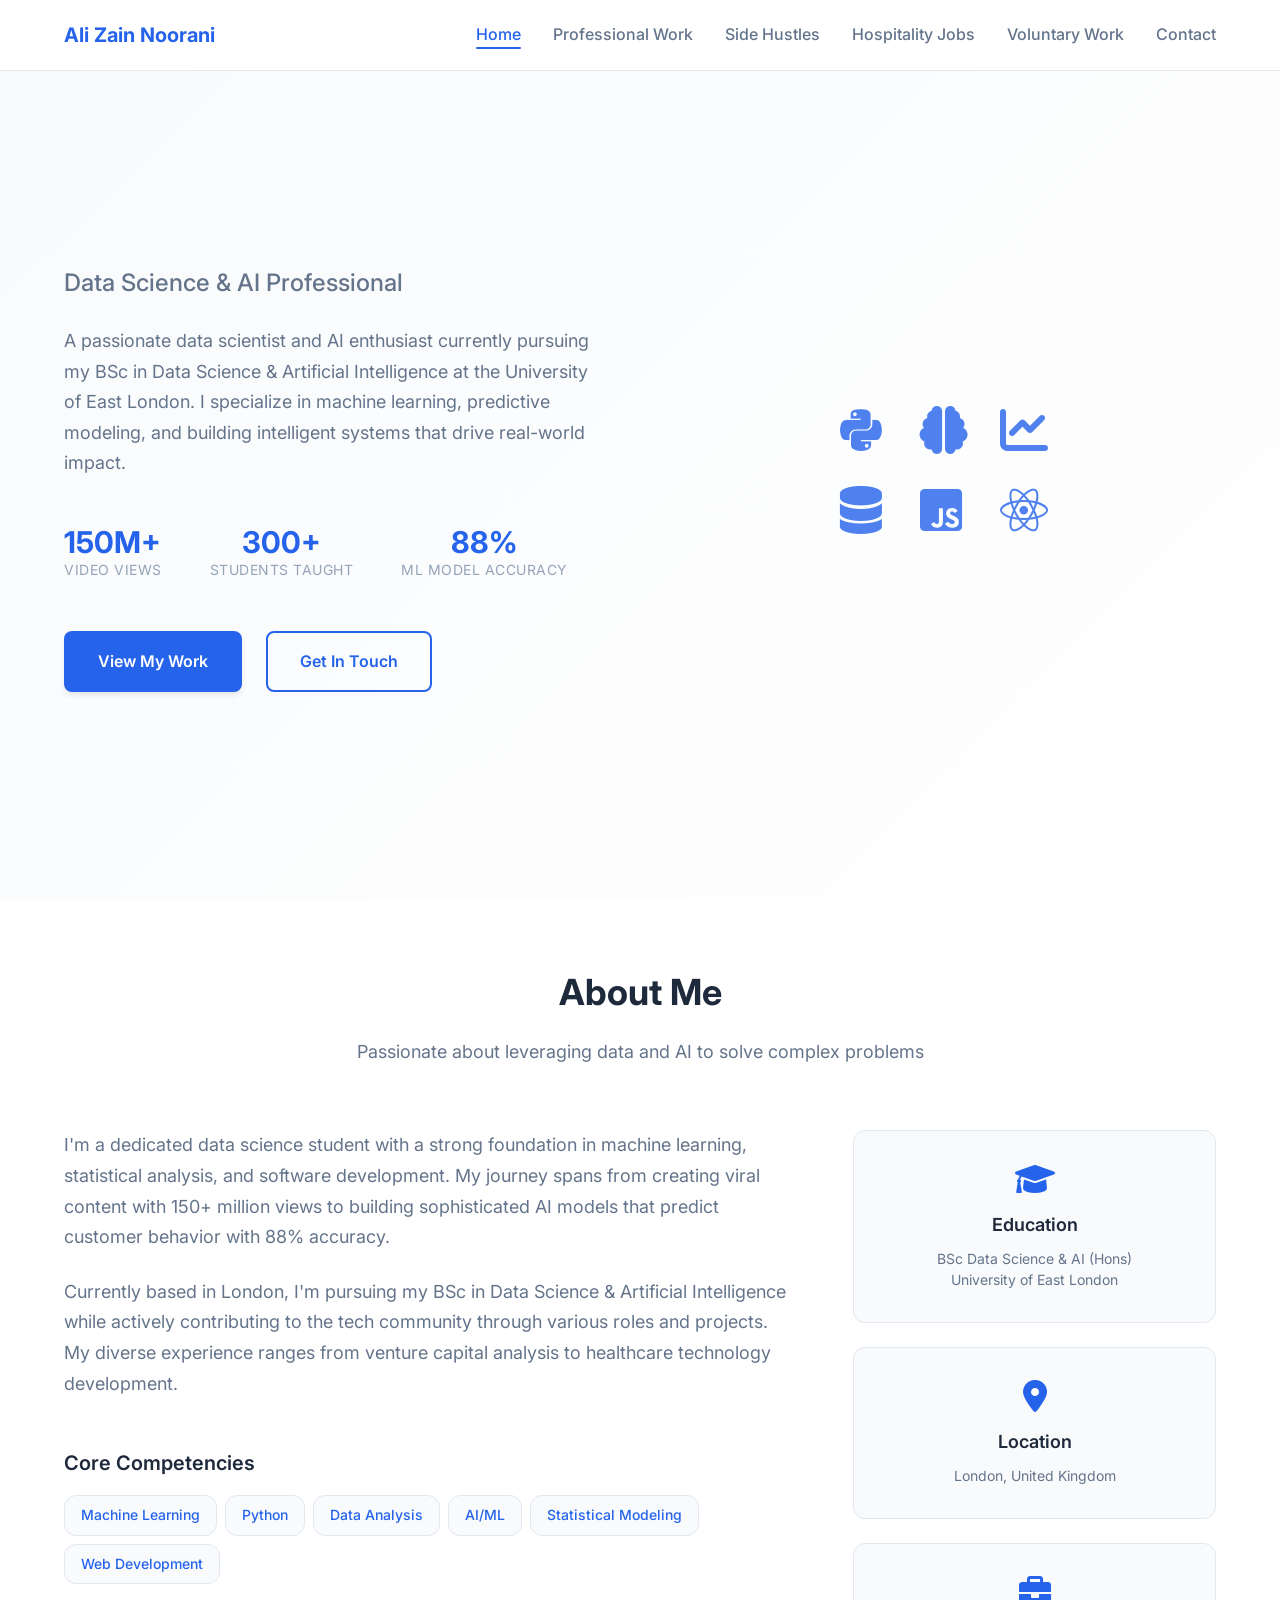
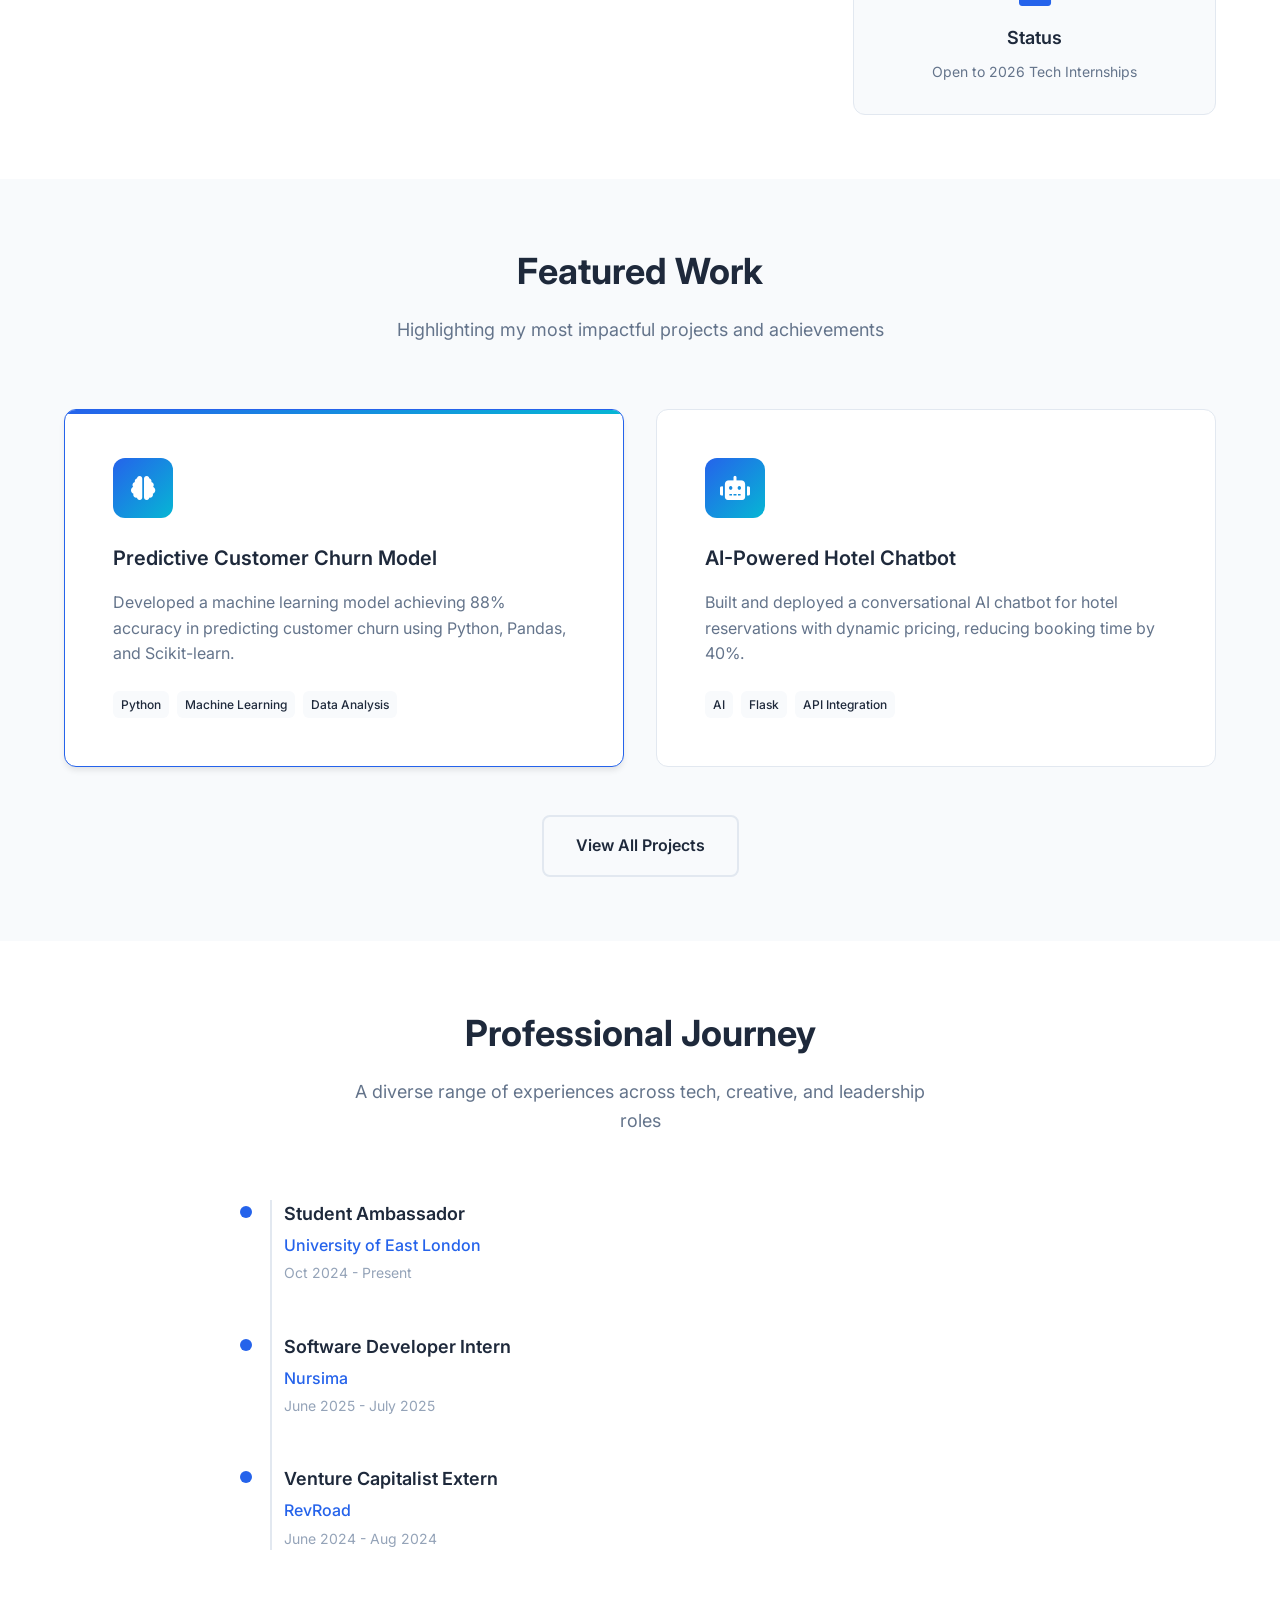
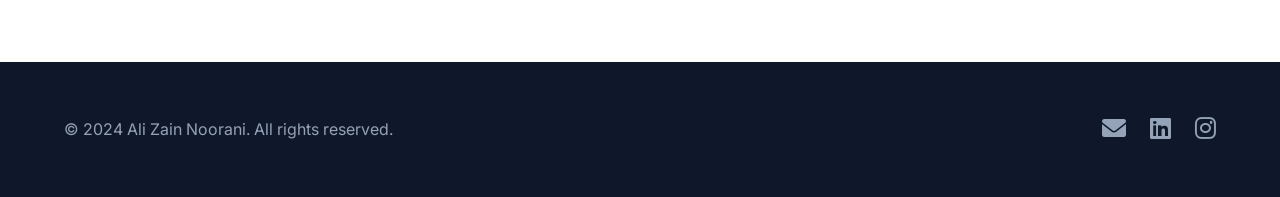
==== commit e3368b0d: "Update index.html" ====
--- a/index.html
+++ b/index.html
@@ -25,7 +25,7 @@
                     <a href="side-hustles.html" class="nav-link">Side Hustles</a>
                 </li>
                 <li class="nav-item">
-                    <a href="hospitality.html" class="nav-link">Hospitality & Jobs</a>
+                    <a href="hospitality.html" class="nav-link">Hospitality Jobs</a>
                 </li>
                 <li class="nav-item">
                     <a href="voluntary.html" class="nav-link">Voluntary Work</a>
@@ -233,3 +233,4 @@
     <script src="script.js"></script>
 </body>
 </html>
+
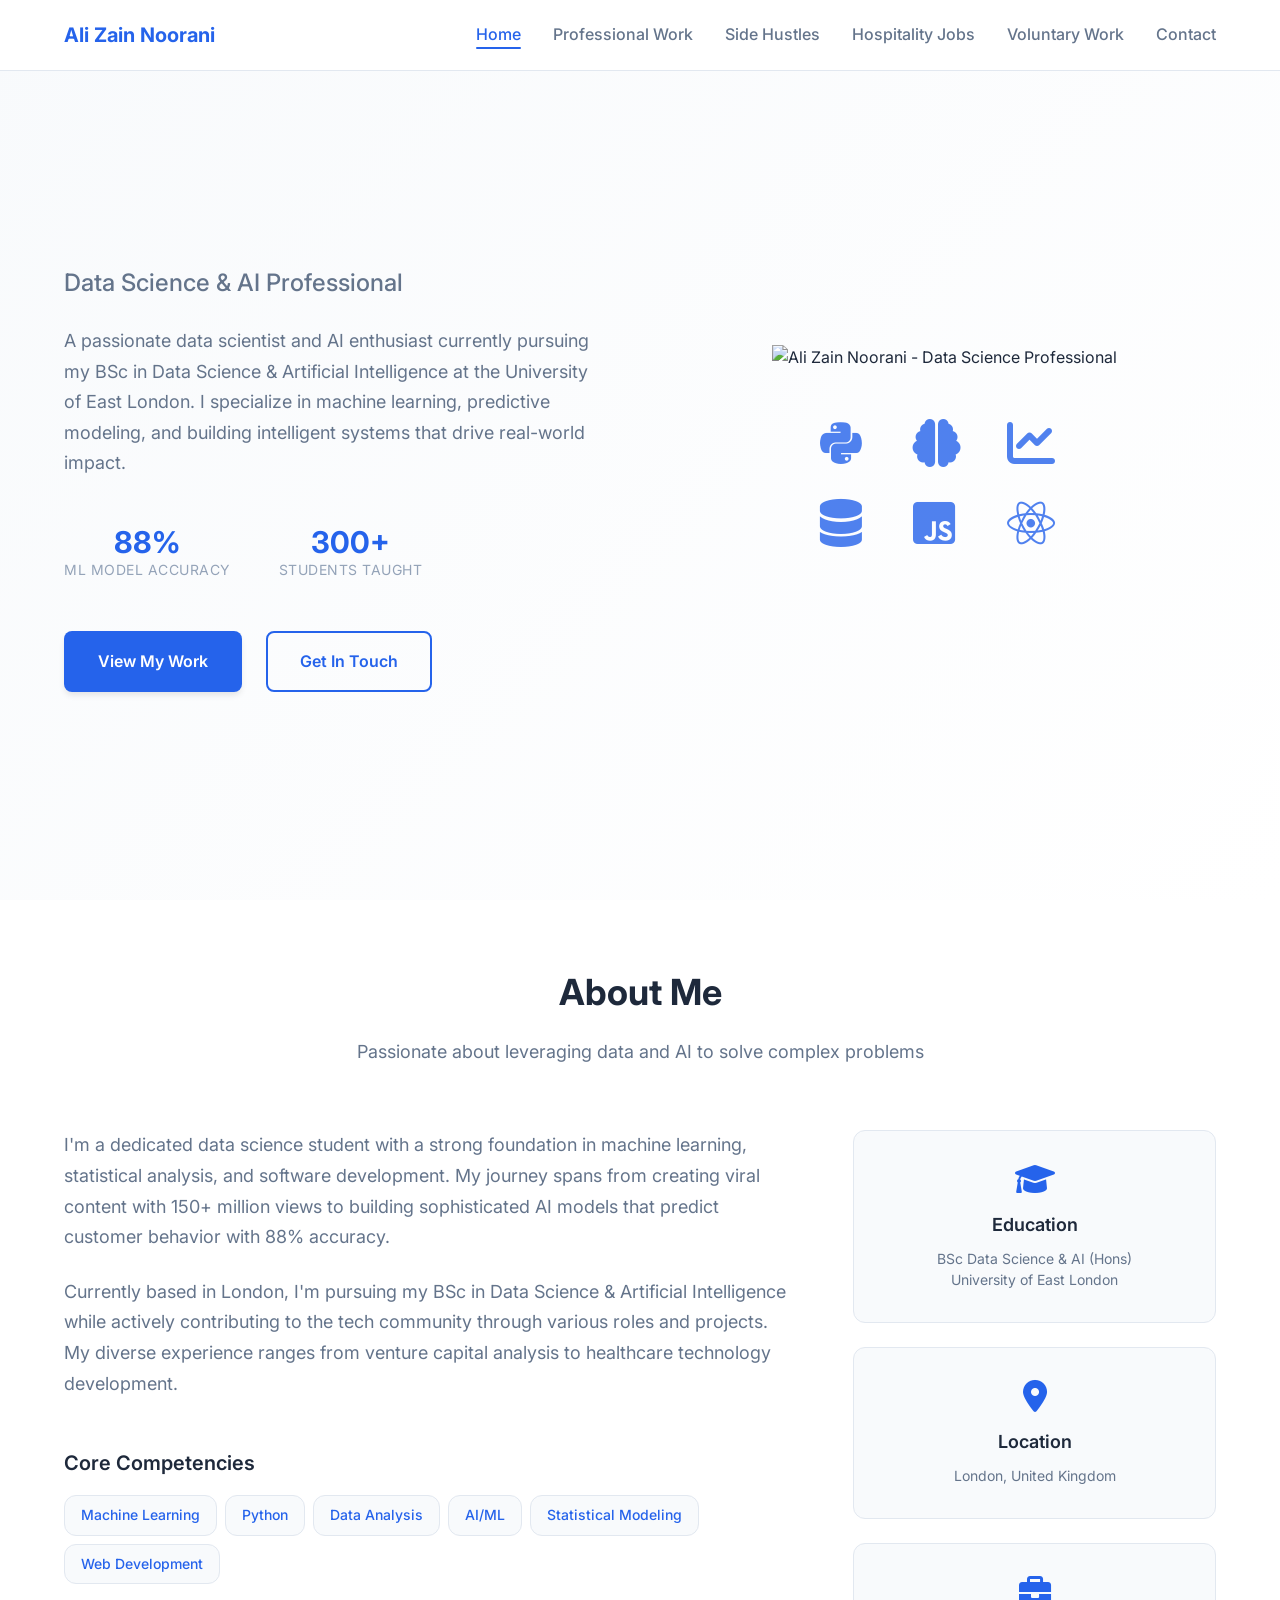
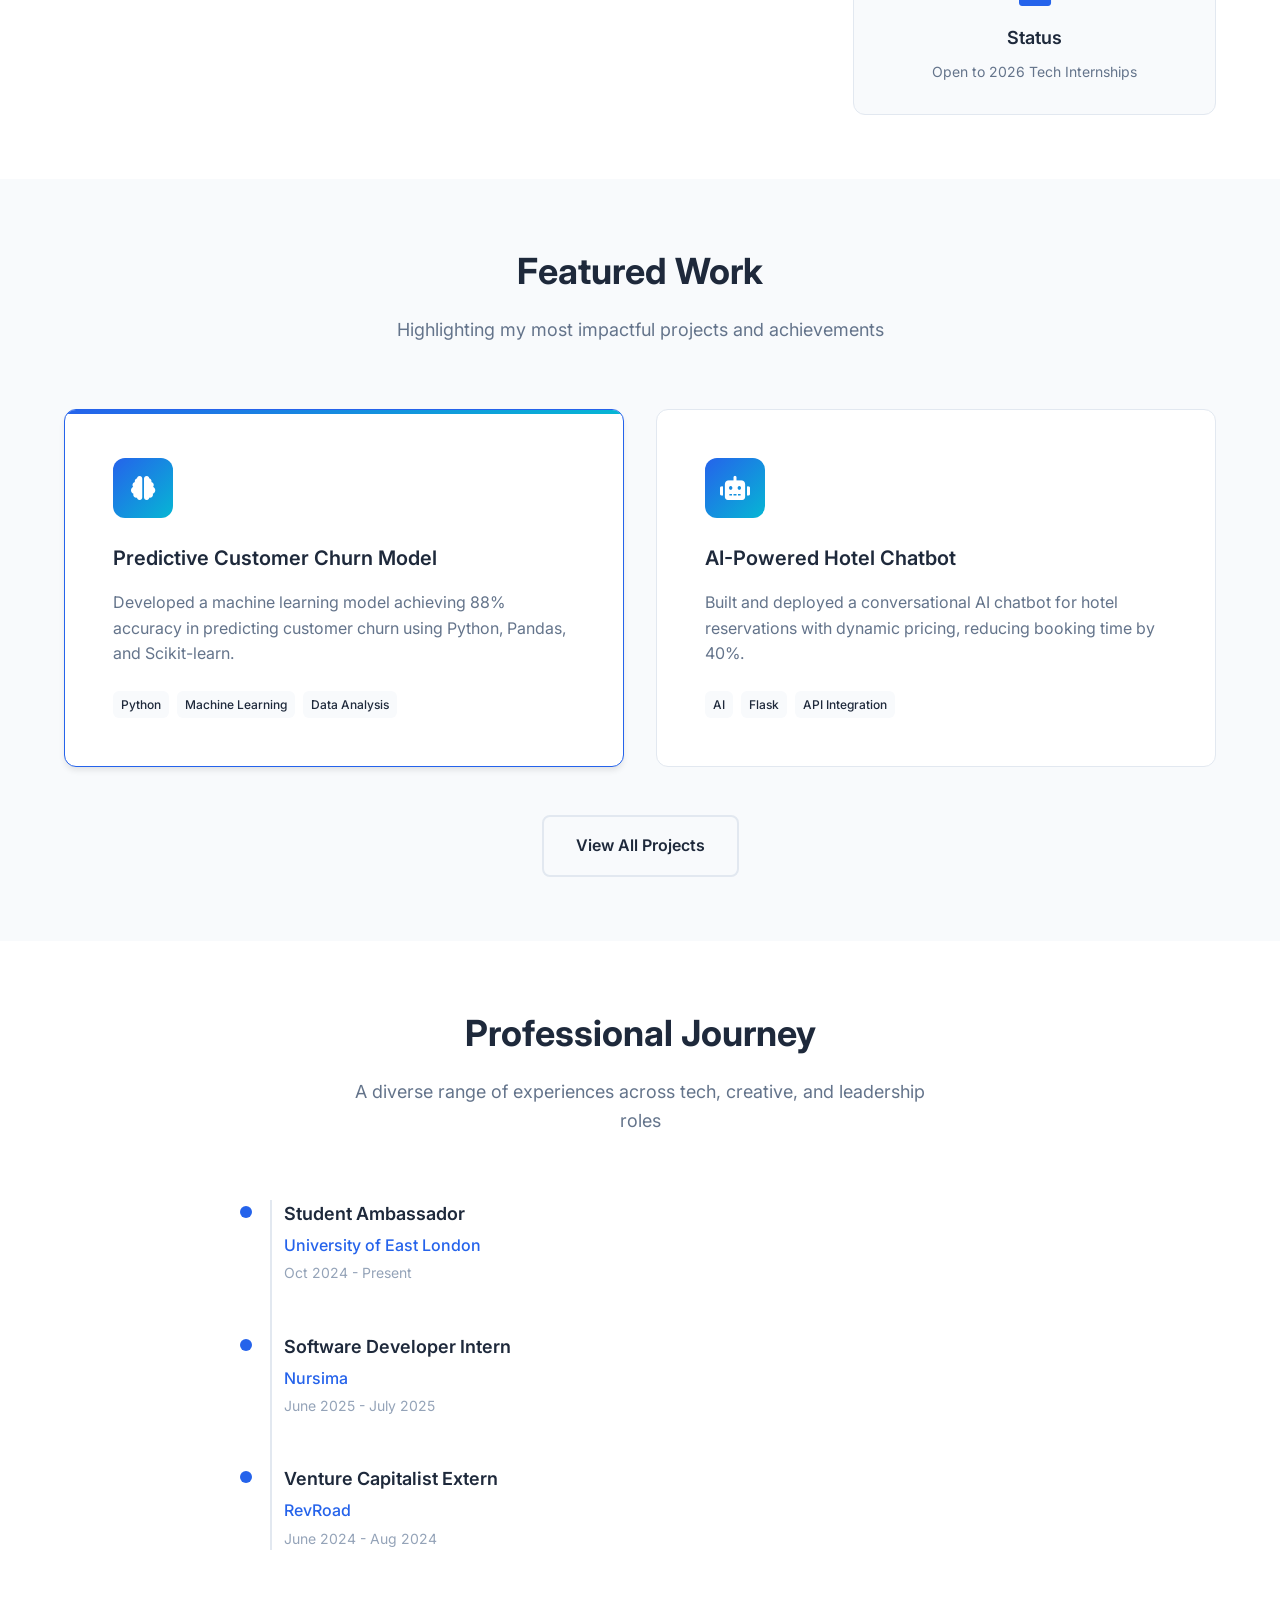
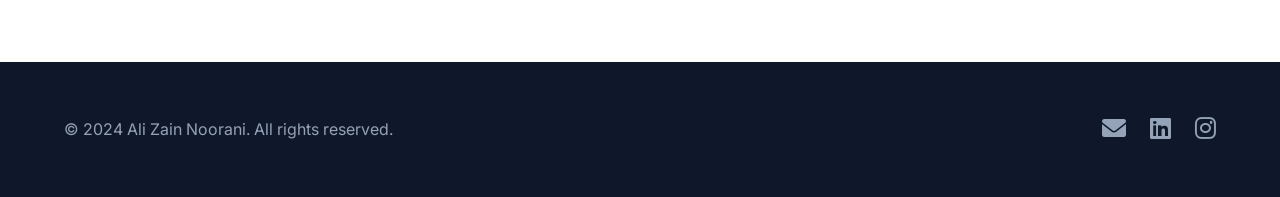
==== commit b2c1dff1: "Update index.html" ====
--- a/index.html
+++ b/index.html
@@ -56,17 +56,15 @@
                         </p>
                         <div class="hero-stats">
                             <div class="stat">
-                                <span class="stat-number">150M+</span>
-                                <span class="stat-label">Video Views</span>
-                            </div>
+                                <span class="stat-number">88%</span>
+                                <span class="stat-label">ML Model Accuracy</span>
+                            </div>
+
                             <div class="stat">
                                 <span class="stat-number">300+</span>
                                 <span class="stat-label">Students Taught</span>
                             </div>
-                            <div class="stat">
-                                <span class="stat-number">88%</span>
-                                <span class="stat-label">ML Model Accuracy</span>
-                            </div>
+                            
                         </div>
                         <div class="hero-cta">
                             <a href="professional.html" class="btn btn-primary">View My Work</a>
@@ -74,13 +72,19 @@
                         </div>
                     </div>
                     <div class="hero-image">
-                        <div class="tech-icons">
-                            <i class="fab fa-python"></i>
-                            <i class="fas fa-brain"></i>
-                            <i class="fas fa-chart-line"></i>
-                            <i class="fas fa-database"></i>
-                            <i class="fab fa-js-square"></i>
-                            <i class="fab fa-react"></i>
+                        <div class="hero-photo-container">
+                            <div class="photo-wrapper">
+                                <img src="WhatsApp Image 2025-09-27 at 16.02.55_bbb2c960.jpg" alt="Ali Zain Noorani - Data Science Professional" class="profile-photo">
+                                
+                            </div>
+                            <div class="tech-icons">
+                                <i class="fab fa-python"></i>
+                                <i class="fas fa-brain"></i>
+                                <i class="fas fa-chart-line"></i>
+                                <i class="fas fa-database"></i>
+                                <i class="fab fa-js-square"></i>
+                                <i class="fab fa-react"></i>
+                            </div>
                         </div>
                     </div>
                 </div>
@@ -153,7 +157,7 @@
                             <span class="tag">Data Analysis</span>
                         </div>
                     </div>
-                    
+                   
                     <div class="work-card">
                         <div class="work-icon">
                             <i class="fas fa-robot"></i>
@@ -233,4 +237,3 @@
     <script src="script.js"></script>
 </body>
 </html>
-
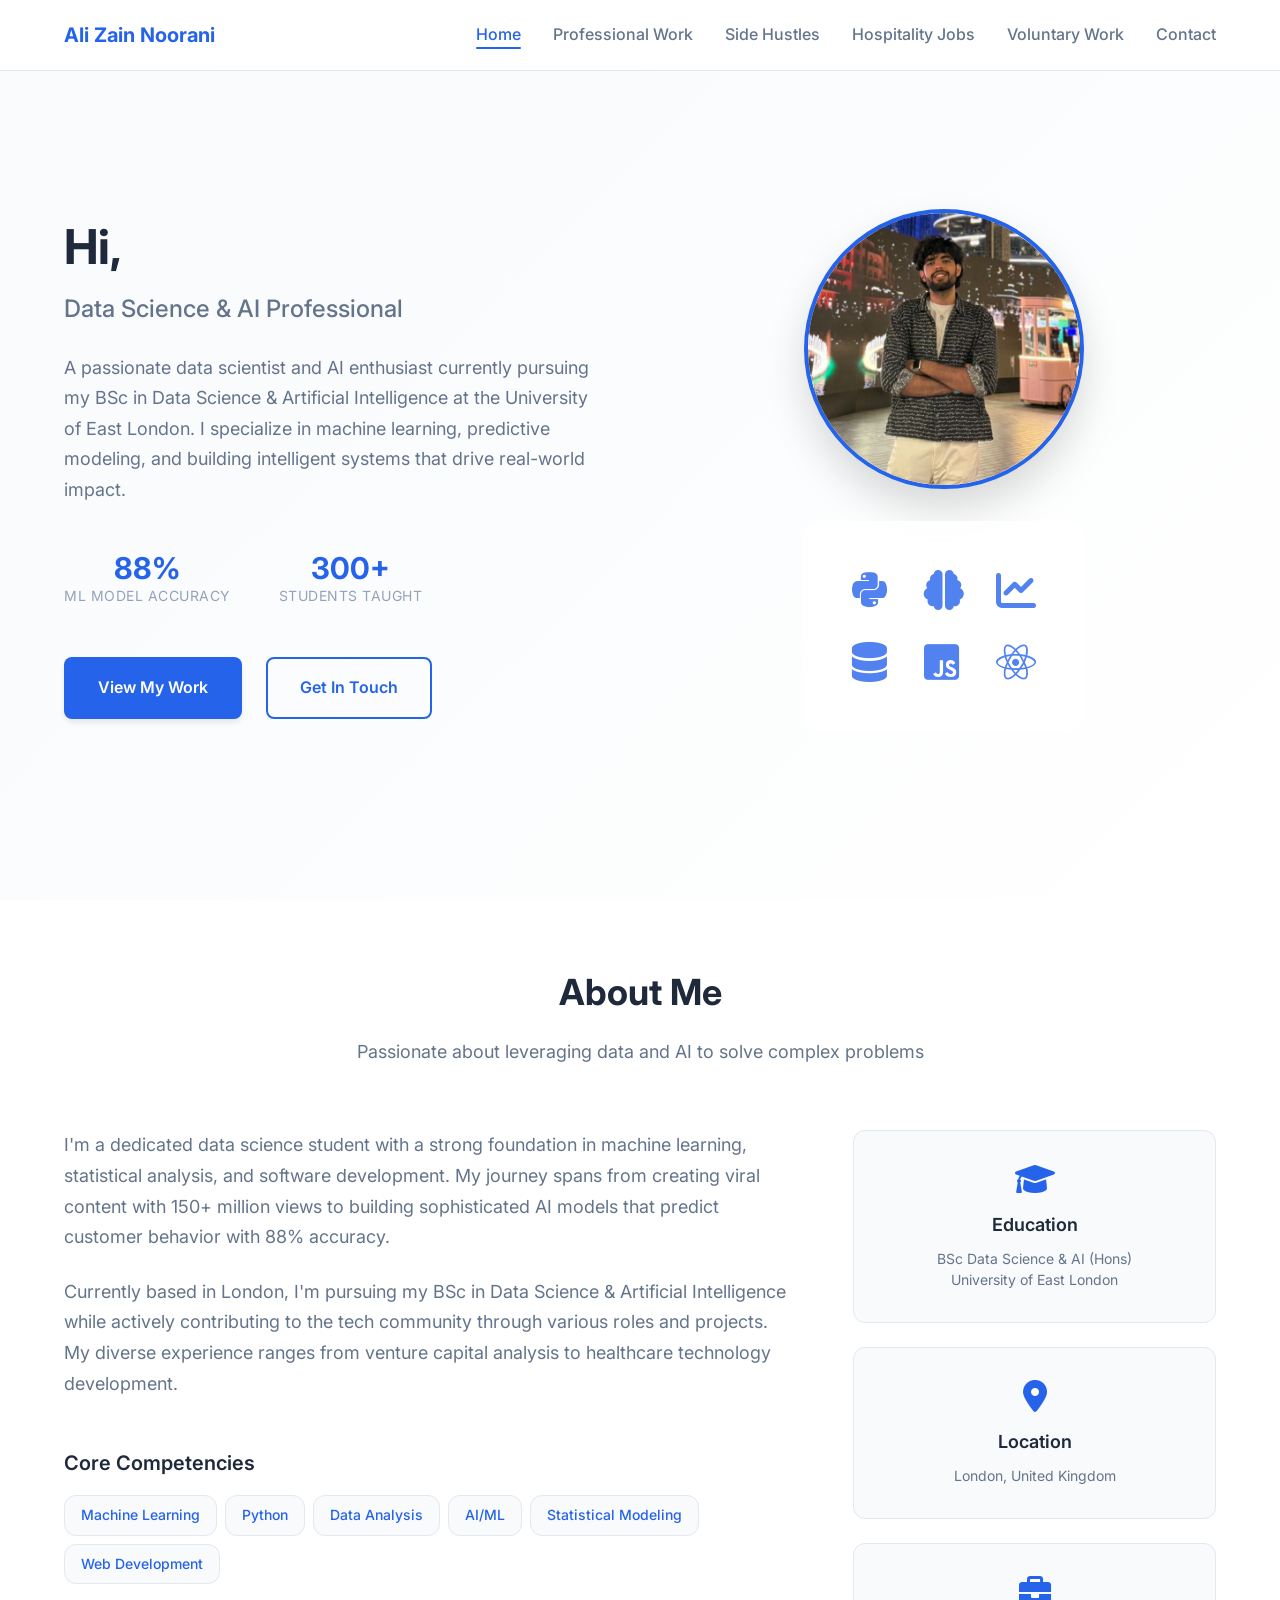
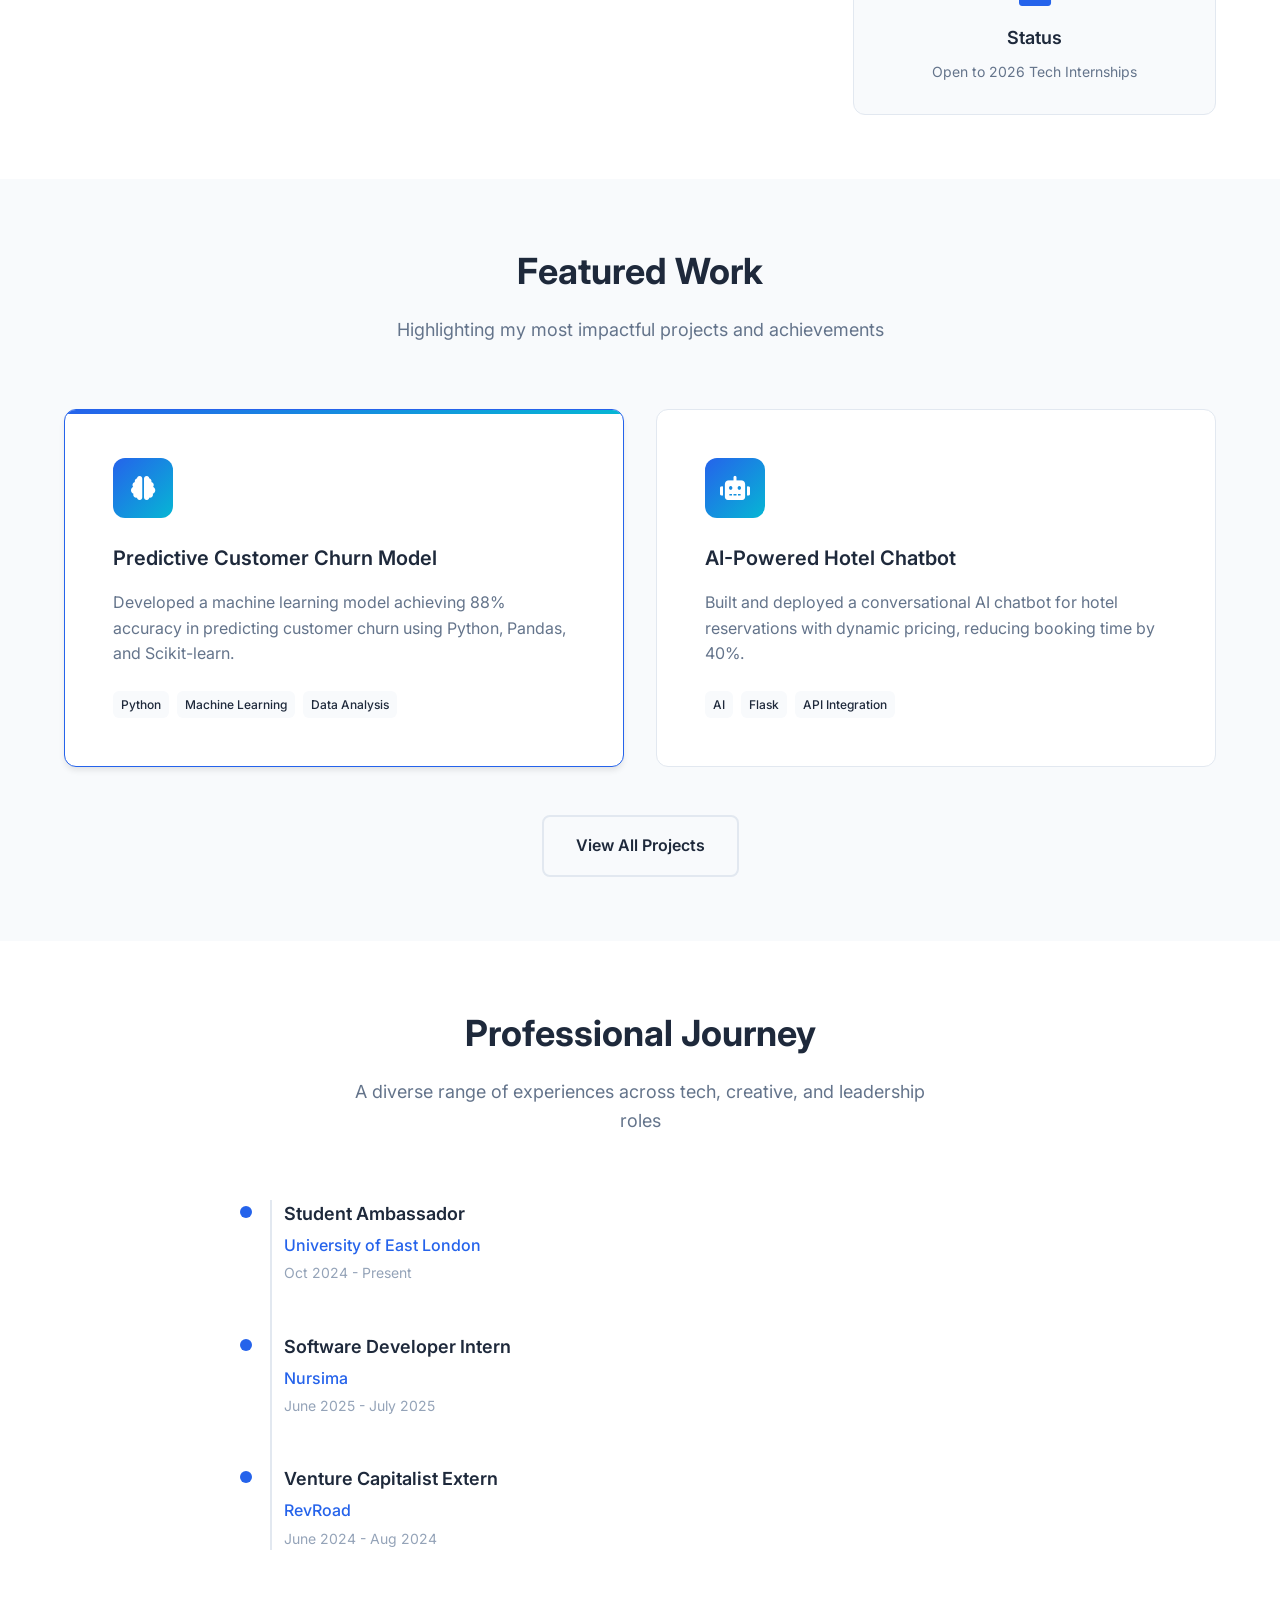
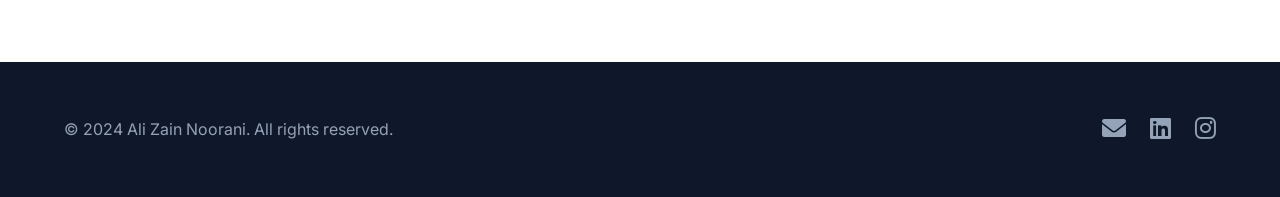
==== commit e4ef45df: "Update index.html" ====
--- a/index.html
+++ b/index.html
@@ -48,7 +48,7 @@
                 <div class="hero-content">
                     <div class="hero-text">
                         <h1 class="hero-title">
-                            Hi, I'm <span class="highlight">Ali Zain Noorani</span>
+                            Hi, I'm <span class=highlight>Ali Zain Noorani</span>
                         </h1>
                         <h2 class="hero-subtitle">Data Science & AI Professional</h2>
                         <p class="hero-description">
@@ -237,3 +237,4 @@
     <script src="script.js"></script>
 </body>
 </html>
+
--- a/styles.css
+++ b/styles.css
@@ -283,15 +283,80 @@
     align-items: center;
 }
 
+.hero-photo-container {
+    display: flex;
+    flex-direction: column;
+    align-items: center;
+    gap: var(--spacing-xl);
+}
+
+.photo-wrapper {
+    position: relative;
+    width: 280px;
+    height: 280px;
+    border-radius: 50%;
+    overflow: hidden;
+    box-shadow: 0 20px 40px rgba(0, 0, 0, 0.15);
+    border: 4px solid var(--primary-color);
+    transition: all 0.3s ease;
+}
+
+.photo-wrapper:hover {
+    transform: scale(1.05);
+    box-shadow: 0 25px 50px rgba(0, 0, 0, 0.2);
+}
+
+.profile-photo {
+    width: 100%;
+    height: 100%;
+    object-fit: cover;
+    object-position: center;
+    transition: all 0.3s ease;
+}
+
+.photo-overlay {
+    position: absolute;
+    bottom: 0;
+    left: 0;
+    right: 0;
+    background: linear-gradient(transparent, rgba(0, 0, 0, 0.8));
+    padding: var(--spacing-lg) var(--spacing-md) var(--spacing-md);
+    display: flex;
+    justify-content: center;
+    align-items: flex-end;
+}
+
+.status-indicator {
+    display: flex;
+    align-items: center;
+    gap: var(--spacing-sm);
+    background: rgba(255, 255, 255, 0.95);
+    padding: var(--spacing-sm) var(--spacing-md);
+    border-radius: var(--radius-lg);
+    font-size: var(--font-size-sm);
+    font-weight: 500;
+    color: var(--text-primary);
+    box-shadow: 0 4px 12px rgba(0, 0, 0, 0.15);
+}
+
+.status-indicator i {
+    color: #10b981;
+    animation: pulse 2s infinite;
+}
+
 .tech-icons {
     display: grid;
     grid-template-columns: repeat(3, 1fr);
     gap: var(--spacing-xl);
     padding: var(--spacing-2xl);
+    background: rgba(255, 255, 255, 0.8);
+    border-radius: var(--radius-xl);
+    backdrop-filter: blur(10px);
+    border: 1px solid rgba(255, 255, 255, 0.2);
 }
 
 .tech-icons i {
-    font-size: 3rem;
+    font-size: 2.5rem;
     color: var(--primary-color);
     opacity: 0.8;
     transition: all 0.3s ease;
@@ -1673,9 +1738,20 @@
         grid-template-columns: 1fr;
     }
     
+    .hero-photo-container {
+        flex-direction: column;
+        gap: var(--spacing-lg);
+    }
+    
+    .photo-wrapper {
+        width: 200px;
+        height: 200px;
+    }
+    
     .tech-icons {
         grid-template-columns: repeat(2, 1fr);
         gap: var(--spacing-lg);
+        padding: var(--spacing-lg);
     }
     
     .tech-icons i {
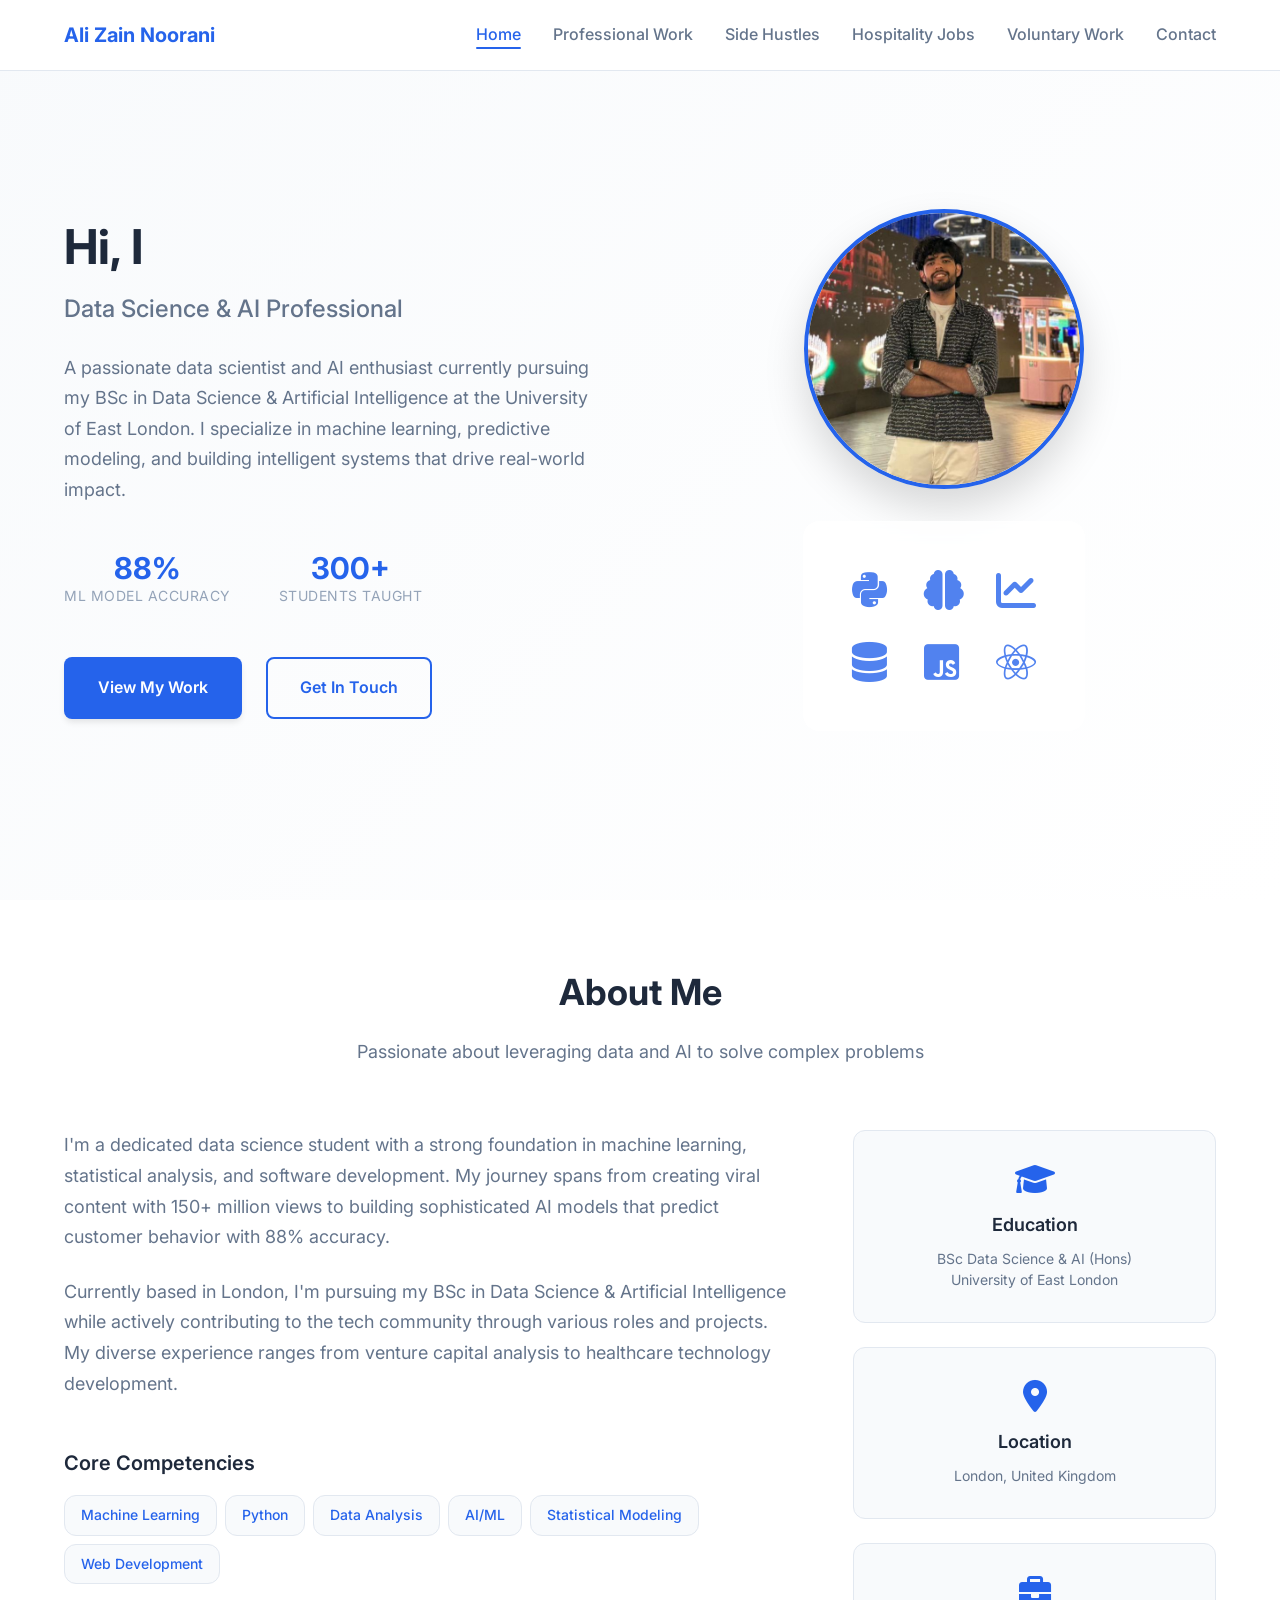
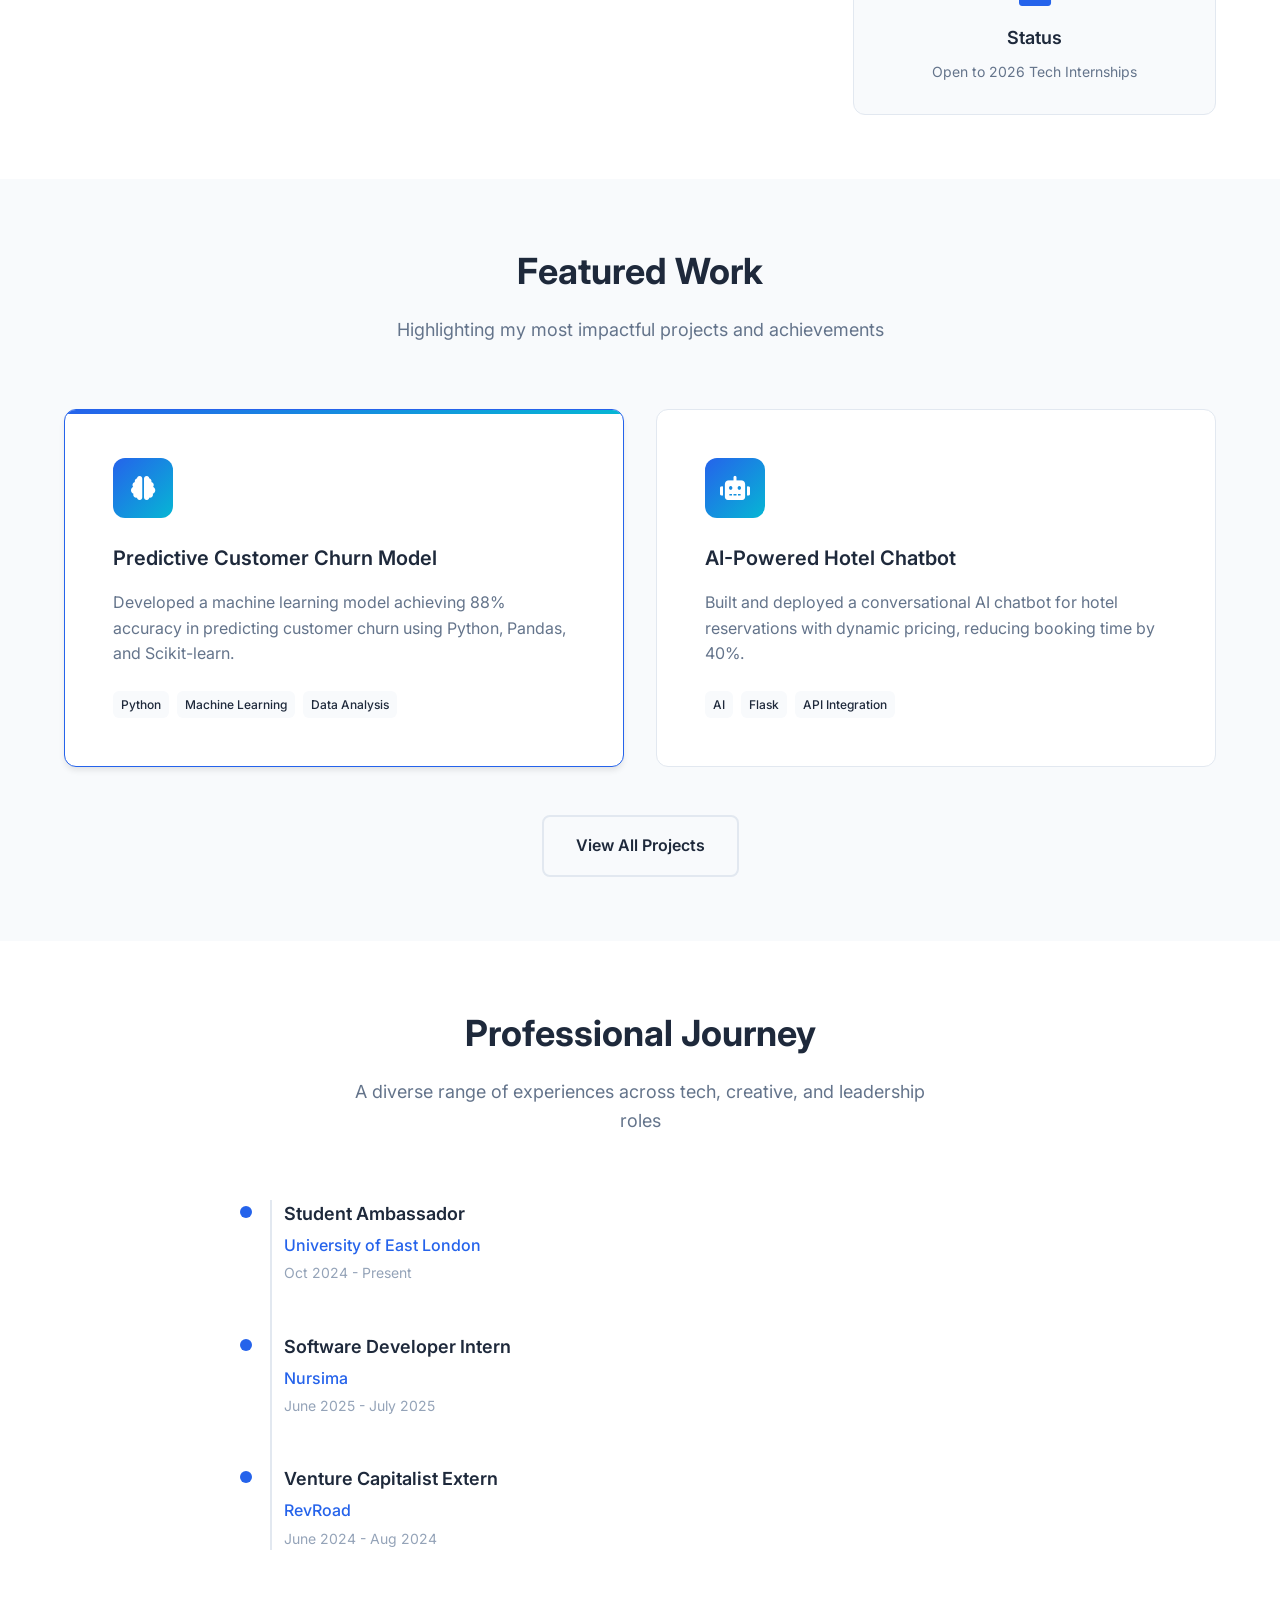
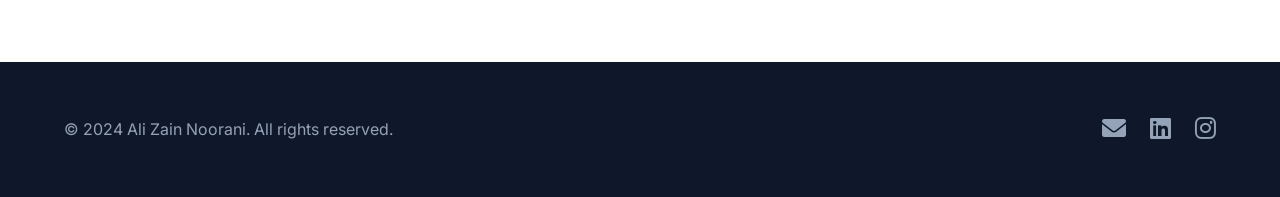
==== commit ad4a74bb: "Update index.html" ====
--- a/index.html
+++ b/index.html
@@ -48,7 +48,7 @@
                 <div class="hero-content">
                     <div class="hero-text">
                         <h1 class="hero-title">
-                            Hi, I'm <span class=highlight>Ali Zain Noorani</span>
+                            Hi, I'm Ali Zain Noorani
                         </h1>
                         <h2 class="hero-subtitle">Data Science & AI Professional</h2>
                         <p class="hero-description">
@@ -238,3 +238,4 @@
 </body>
 </html>
 
+
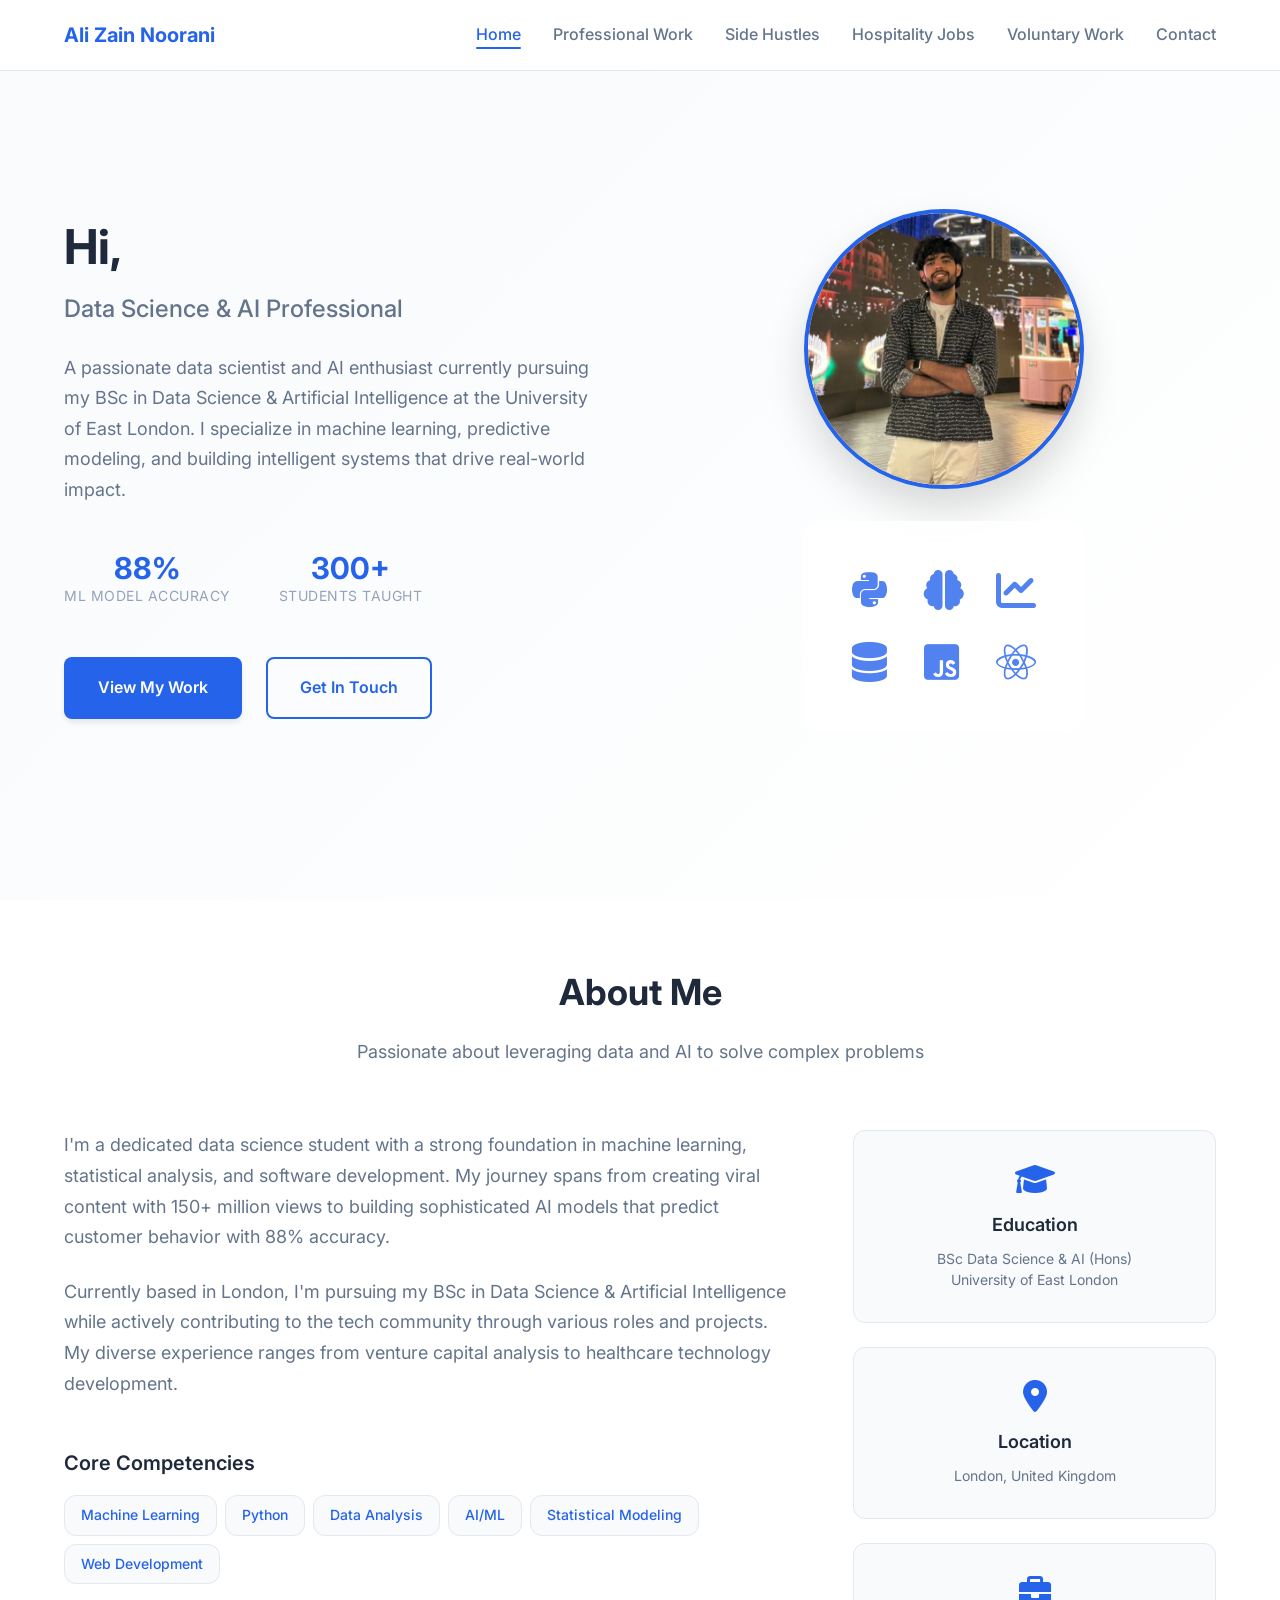
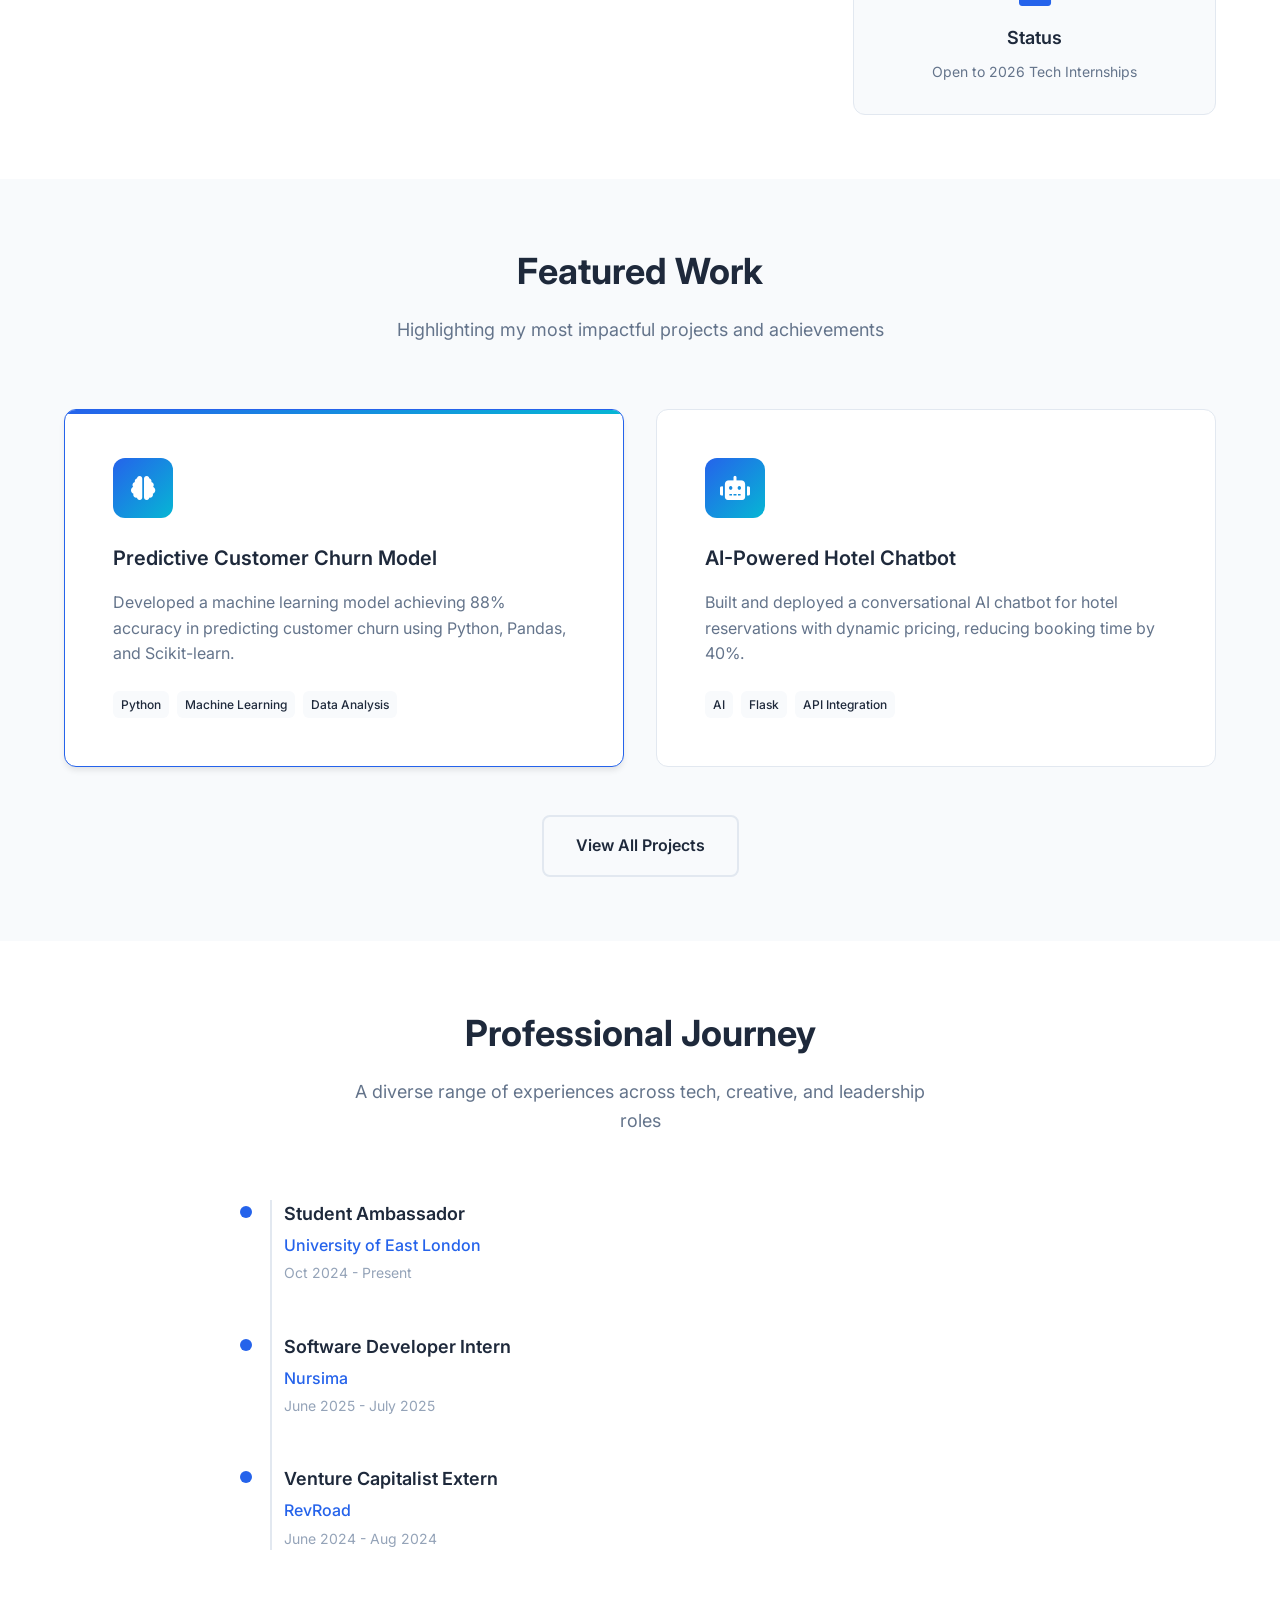
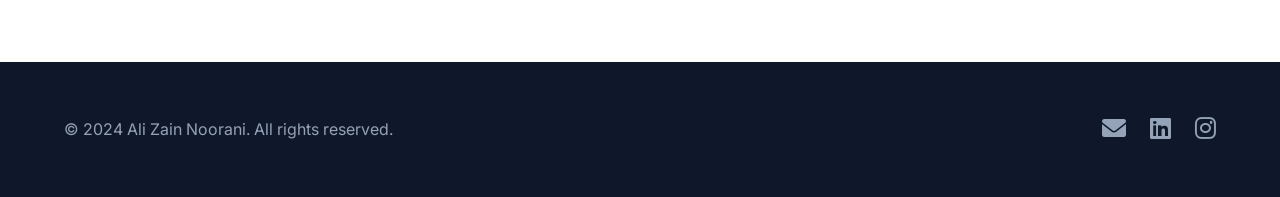
==== commit 4c25edde: "Add Vercel Web Analytics to your project # Vade Implementation Report: Vercel Web Analytics Integrat" ====
--- a/index.html
+++ b/index.html
@@ -7,6 +7,10 @@
     <link rel="stylesheet" href="styles.css">
     <link href="https://fonts.googleapis.com/css2?family=Inter:wght@300;400;500;600;700&display=swap" rel="stylesheet">
     <link rel="stylesheet" href="https://cdnjs.cloudflare.com/ajax/libs/font-awesome/6.0.0/css/all.min.css">
+    <script>
+        window.va = window.va || function () { (window.vaq = window.vaq || []).push(arguments); };
+    </script>
+    <script defer src="/_vercel/insights/script.js"></script>
 </head>
 <body>
     <nav class="navbar">
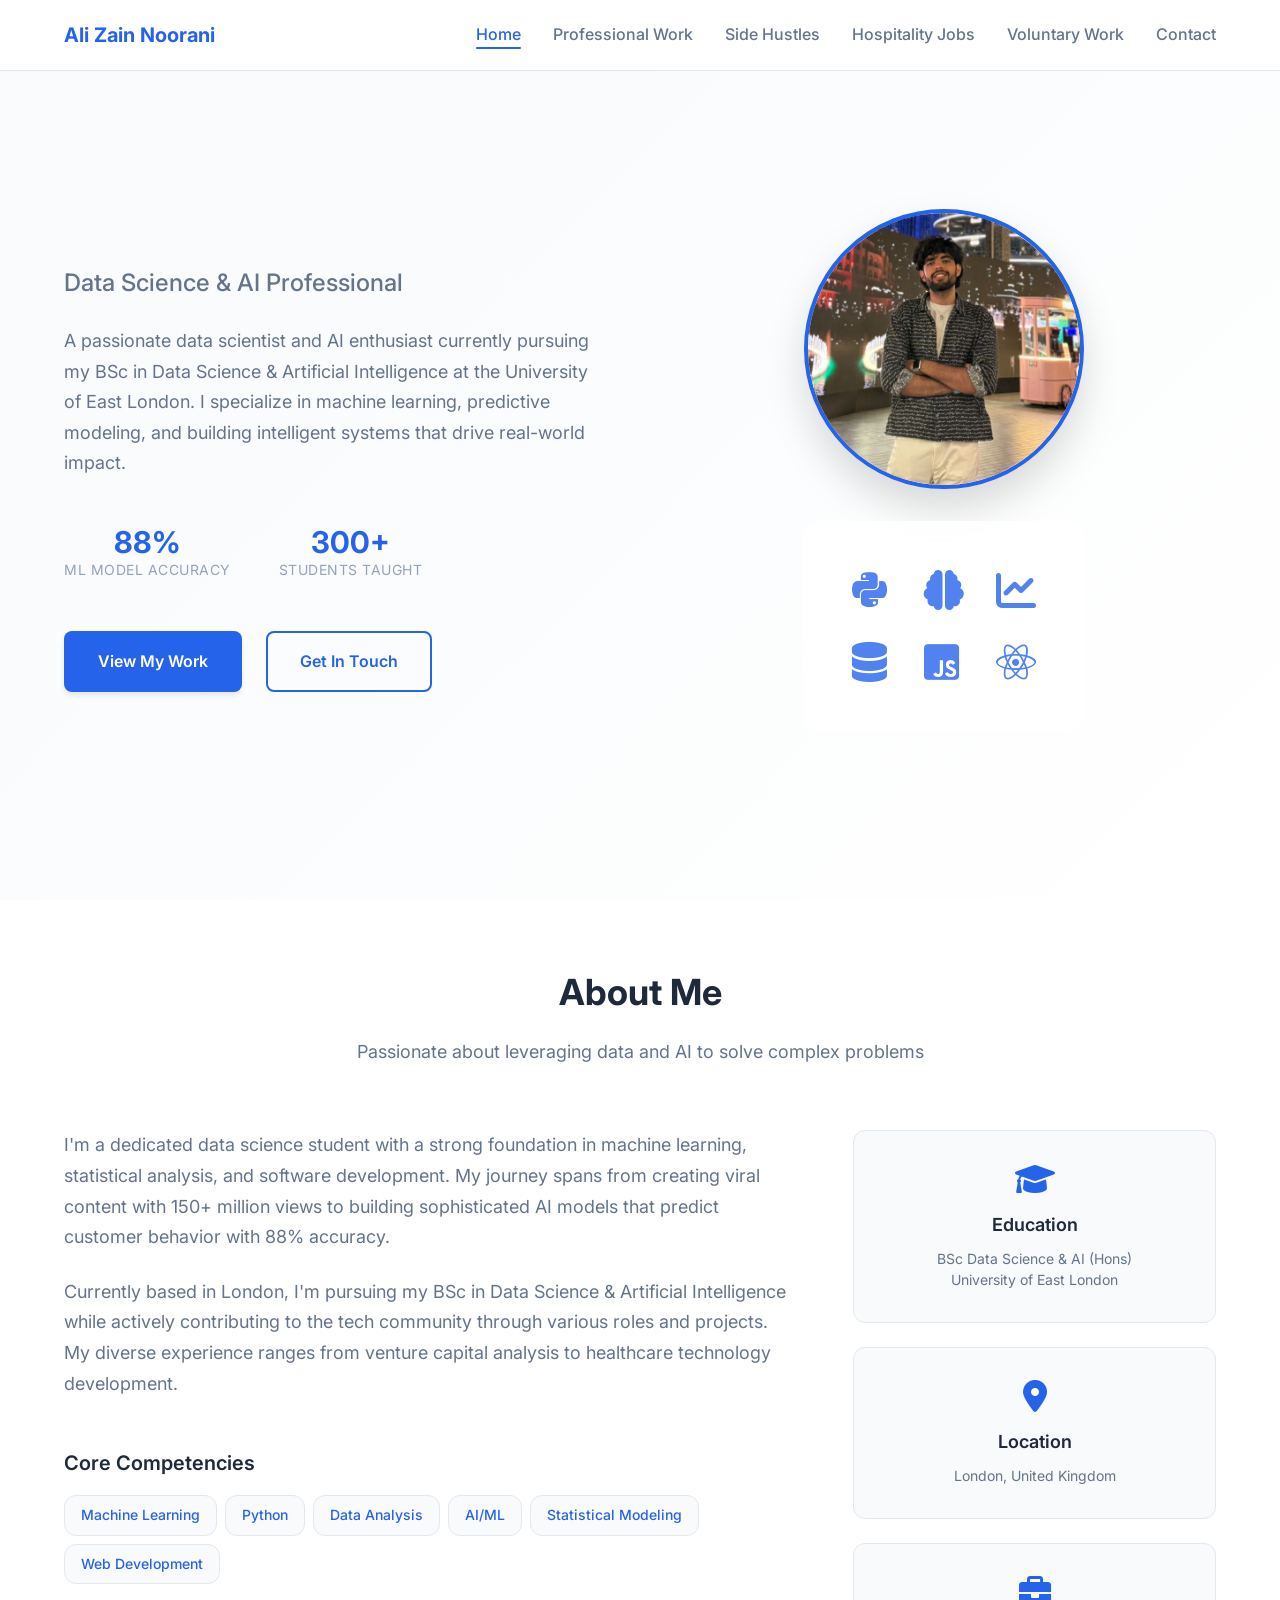
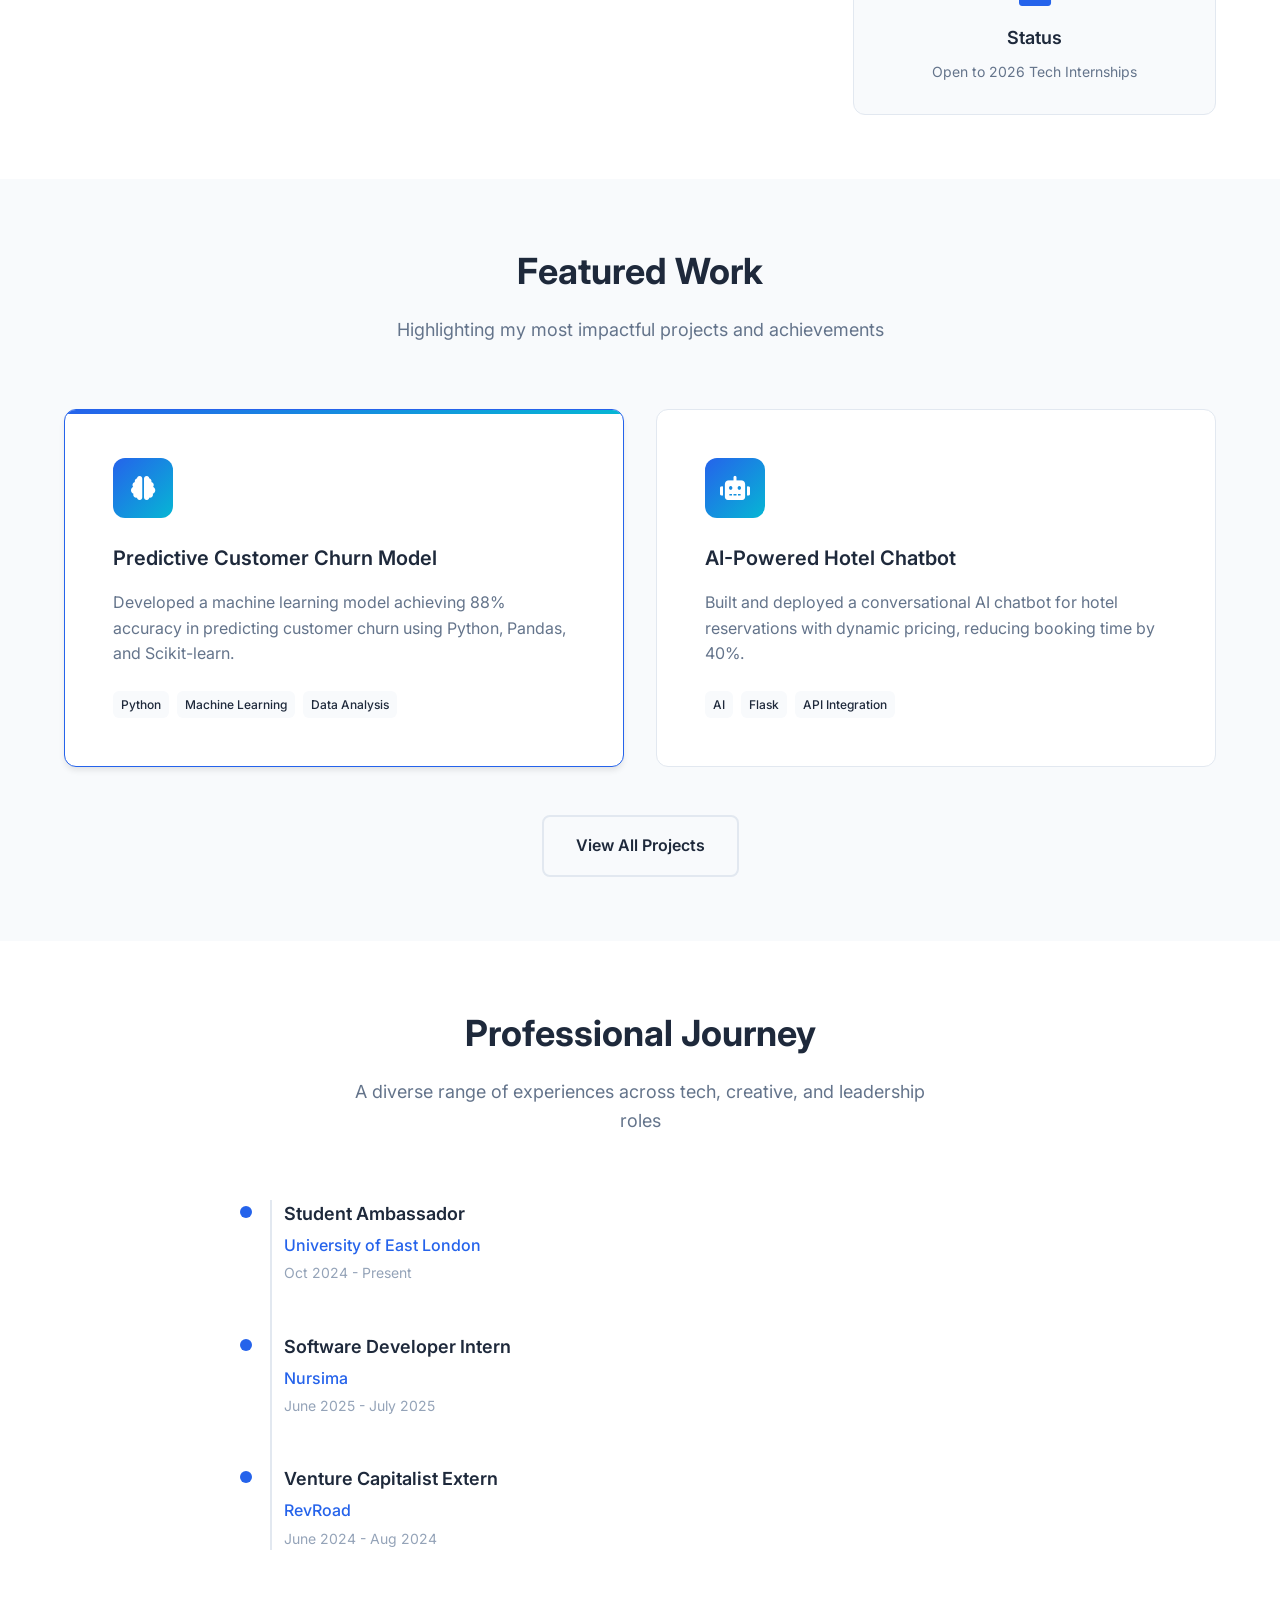
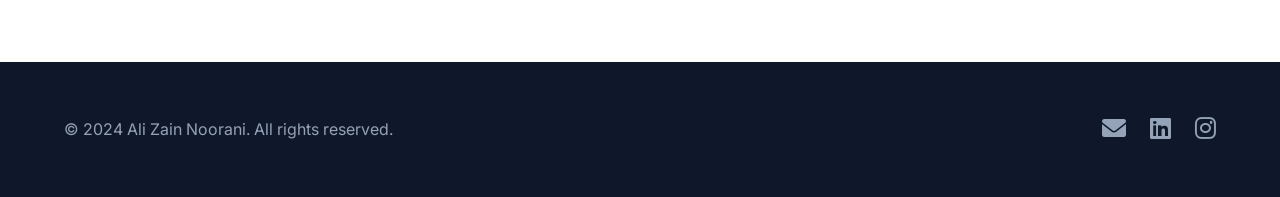
==== commit c449b4f5: "Set up Vercel Web Analytics in your project # Vercel Web Analytics Implementation  ## Summary Succes" ====
--- a/index.html
+++ b/index.html
@@ -1,245 +1,245 @@
-<!DOCTYPE html>
-<html lang="en">
-<head>
-    <meta charset="UTF-8">
-    <meta name="viewport" content="width=device-width, initial-scale=1.0">
-    <title>Ali Zain Noorani - Data Science & AI Professional</title>
-    <link rel="stylesheet" href="styles.css">
-    <link href="https://fonts.googleapis.com/css2?family=Inter:wght@300;400;500;600;700&display=swap" rel="stylesheet">
-    <link rel="stylesheet" href="https://cdnjs.cloudflare.com/ajax/libs/font-awesome/6.0.0/css/all.min.css">
+<!DOCTYPE html>
+<html lang="en">
+<head>
+    <meta charset="UTF-8">
+    <meta name="viewport" content="width=device-width, initial-scale=1.0">
+    <title>Ali Zain Noorani - Data Science & AI Professional</title>
+    <link rel="stylesheet" href="styles.css">
+    <link href="https://fonts.googleapis.com/css2?family=Inter:wght@300;400;500;600;700&display=swap" rel="stylesheet">
+    <link rel="stylesheet" href="https://cdnjs.cloudflare.com/ajax/libs/font-awesome/6.0.0/css/all.min.css">
     <script>
         window.va = window.va || function () { (window.vaq = window.vaq || []).push(arguments); };
     </script>
     <script defer src="/_vercel/insights/script.js"></script>
-</head>
-<body>
-    <nav class="navbar">
-        <div class="nav-container">
-            <div class="nav-logo">
-                <a href="index.html">Ali Zain Noorani</a>
-            </div>
-            <ul class="nav-menu">
-                <li class="nav-item">
-                    <a href="index.html" class="nav-link active">Home</a>
-                </li>
-                <li class="nav-item">
-                    <a href="professional.html" class="nav-link">Professional Work</a>
-                </li>
-                <li class="nav-item">
-                    <a href="side-hustles.html" class="nav-link">Side Hustles</a>
-                </li>
-                <li class="nav-item">
-                    <a href="hospitality.html" class="nav-link">Hospitality Jobs</a>
-                </li>
-                <li class="nav-item">
-                    <a href="voluntary.html" class="nav-link">Voluntary Work</a>
-                </li>
-                <li class="nav-item">
-                    <a href="contact.html" class="nav-link">Contact</a>
-                </li>
-            </ul>
-            <div class="hamburger">
-                <span class="bar"></span>
-                <span class="bar"></span>
-                <span class="bar"></span>
-            </div>
-        </div>
-    </nav>
-
-    <main>
-        <section class="hero">
-            <div class="container">
-                <div class="hero-content">
-                    <div class="hero-text">
-                        <h1 class="hero-title">
-                            Hi, I'm Ali Zain Noorani
-                        </h1>
-                        <h2 class="hero-subtitle">Data Science & AI Professional</h2>
-                        <p class="hero-description">
-                            A passionate data scientist and AI enthusiast currently pursuing my BSc in Data Science & Artificial Intelligence at the University of East London. I specialize in machine learning, predictive modeling, and building intelligent systems that drive real-world impact.
-                        </p>
-                        <div class="hero-stats">
-                            <div class="stat">
-                                <span class="stat-number">88%</span>
-                                <span class="stat-label">ML Model Accuracy</span>
-                            </div>
-
-                            <div class="stat">
-                                <span class="stat-number">300+</span>
-                                <span class="stat-label">Students Taught</span>
-                            </div>
-                            
-                        </div>
-                        <div class="hero-cta">
-                            <a href="professional.html" class="btn btn-primary">View My Work</a>
-                            <a href="contact.html" class="btn btn-secondary">Get In Touch</a>
-                        </div>
-                    </div>
-                    <div class="hero-image">
-                        <div class="hero-photo-container">
-                            <div class="photo-wrapper">
-                                <img src="WhatsApp Image 2025-09-27 at 16.02.55_bbb2c960.jpg" alt="Ali Zain Noorani - Data Science Professional" class="profile-photo">
-                                
-                            </div>
-                            <div class="tech-icons">
-                                <i class="fab fa-python"></i>
-                                <i class="fas fa-brain"></i>
-                                <i class="fas fa-chart-line"></i>
-                                <i class="fas fa-database"></i>
-                                <i class="fab fa-js-square"></i>
-                                <i class="fab fa-react"></i>
-                            </div>
-                        </div>
-                    </div>
-                </div>
-            </div>
-        </section>
-
-        <section class="about">
-            <div class="container">
-                <div class="section-header">
-                    <h2>About Me</h2>
-                    <p>Passionate about leveraging data and AI to solve complex problems</p>
-                </div>
-                <div class="about-content">
-                    <div class="about-text">
-                        <p>
-                            I'm a dedicated data science student with a strong foundation in machine learning, statistical analysis, and software development. My journey spans from creating viral content with 150+ million views to building sophisticated AI models that predict customer behavior with 88% accuracy.
-                        </p>
-                        <p>
-                            Currently based in London, I'm pursuing my BSc in Data Science & Artificial Intelligence while actively contributing to the tech community through various roles and projects. My diverse experience ranges from venture capital analysis to healthcare technology development.
-                        </p>
-                        <div class="skills-preview">
-                            <h3>Core Competencies</h3>
-                            <div class="skill-tags">
-                                <span class="skill-tag">Machine Learning</span>
-                                <span class="skill-tag">Python</span>
-                                <span class="skill-tag">Data Analysis</span>
-                                <span class="skill-tag">AI/ML</span>
-                                <span class="skill-tag">Statistical Modeling</span>
-                                <span class="skill-tag">Web Development</span>
-                            </div>
-                        </div>
-                    </div>
-                    <div class="about-highlights">
-                        <div class="highlight-card">
-                            <i class="fas fa-graduation-cap"></i>
-                            <h4>Education</h4>
-                            <p>BSc Data Science & AI (Hons)<br>University of East London</p>
-                        </div>
-                        <div class="highlight-card">
-                            <i class="fas fa-map-marker-alt"></i>
-                            <h4>Location</h4>
-                            <p>London, United Kingdom</p>
-                        </div>
-                        <div class="highlight-card">
-                            <i class="fas fa-briefcase"></i>
-                            <h4>Status</h4>
-                            <p>Open to 2026 Tech Internships</p>
-                        </div>
-                    </div>
-                </div>
-            </div>
-        </section>
-
-        <section class="featured-work">
-            <div class="container">
-                <div class="section-header">
-                    <h2>Featured Work</h2>
-                    <p>Highlighting my most impactful projects and achievements</p>
-                </div>
-                <div class="work-grid">
-                    <div class="work-card featured">
-                        <div class="work-icon">
-                            <i class="fas fa-brain"></i>
-                        </div>
-                        <h3>Predictive Customer Churn Model</h3>
-                        <p>Developed a machine learning model achieving 88% accuracy in predicting customer churn using Python, Pandas, and Scikit-learn.</p>
-                        <div class="work-tags">
-                            <span class="tag">Python</span>
-                            <span class="tag">Machine Learning</span>
-                            <span class="tag">Data Analysis</span>
-                        </div>
-                    </div>
-                   
-                    <div class="work-card">
-                        <div class="work-icon">
-                            <i class="fas fa-robot"></i>
-                        </div>
-                        <h3>AI-Powered Hotel Chatbot</h3>
-                        <p>Built and deployed a conversational AI chatbot for hotel reservations with dynamic pricing, reducing booking time by 40%.</p>
-                        <div class="work-tags">
-                            <span class="tag">AI</span>
-                            <span class="tag">Flask</span>
-                            <span class="tag">API Integration</span>
-                        </div>
-                    </div>
-                </div>
-                <div class="work-cta">
-                    <a href="professional.html" class="btn btn-outline">View All Projects</a>
-                </div>
-            </div>
-        </section>
-
-        <section class="experience-preview">
-            <div class="container">
-                <div class="section-header">
-                    <h2>Professional Journey</h2>
-                    <p>A diverse range of experiences across tech, creative, and leadership roles</p>
-                </div>
-                <div class="experience-timeline">
-                    <div class="timeline-item">
-                        <div class="timeline-marker"></div>
-                        <div class="timeline-content">
-                            <h4>Student Ambassador</h4>
-                            <p class="timeline-company">University of East London</p>
-                            <p class="timeline-duration">Oct 2024 - Present</p>
-                        </div>
-                    </div>
-                    <div class="timeline-item">
-                        <div class="timeline-marker"></div>
-                        <div class="timeline-content">
-                            <h4>Software Developer Intern</h4>
-                            <p class="timeline-company">Nursima</p>
-                            <p class="timeline-duration">June 2025 - July 2025</p>
-                        </div>
-                    </div>
-                    <div class="timeline-item">
-                        <div class="timeline-marker"></div>
-                        <div class="timeline-content">
-                            <h4>Venture Capitalist Extern</h4>
-                            <p class="timeline-company">RevRoad</p>
-                            <p class="timeline-duration">June 2024 - Aug 2024</p>
-                        </div>
-                    </div>
-                </div>
-            </div>
-        </section>
-    </main>
-
-    <footer class="footer">
-        <div class="container">
-            <div class="footer-content">
-                <div class="footer-text">
-                    <p>&copy; 2024 Ali Zain Noorani. All rights reserved.</p>
-                </div>
-                <div class="footer-links">
-                    <a href="mailto:alizainnoorani05@gmail.com" class="footer-link">
-                        <i class="fas fa-envelope"></i>
-                    </a>
-                    <a href="https://www.linkedin.com/in/alizain05" class="footer-link" target="_blank">
-                        <i class="fab fa-linkedin"></i>
-                    </a>
-                    <a href="https://www.instagram.com/alizain_noorani/" class="footer-link" target="_blank">
-                        <i class="fab fa-instagram"></i>
-                    </a>
-                </div>
-            </div>
-        </div>
-    </footer>
-
-    <script src="script.js"></script>
-</body>
-</html>
-
-
+</head>
+<body>
+    <nav class="navbar">
+        <div class="nav-container">
+            <div class="nav-logo">
+                <a href="index.html">Ali Zain Noorani</a>
+            </div>
+            <ul class="nav-menu">
+                <li class="nav-item">
+                    <a href="index.html" class="nav-link active">Home</a>
+                </li>
+                <li class="nav-item">
+                    <a href="professional.html" class="nav-link">Professional Work</a>
+                </li>
+                <li class="nav-item">
+                    <a href="side-hustles.html" class="nav-link">Side Hustles</a>
+                </li>
+                <li class="nav-item">
+                    <a href="hospitality.html" class="nav-link">Hospitality Jobs</a>
+                </li>
+                <li class="nav-item">
+                    <a href="voluntary.html" class="nav-link">Voluntary Work</a>
+                </li>
+                <li class="nav-item">
+                    <a href="contact.html" class="nav-link">Contact</a>
+                </li>
+            </ul>
+            <div class="hamburger">
+                <span class="bar"></span>
+                <span class="bar"></span>
+                <span class="bar"></span>
+            </div>
+        </div>
+    </nav>
+
+    <main>
+        <section class="hero">
+            <div class="container">
+                <div class="hero-content">
+                    <div class="hero-text">
+                        <h1 class="hero-title">
+                            Hi, I'm Ali Zain Noorani
+                        </h1>
+                        <h2 class="hero-subtitle">Data Science & AI Professional</h2>
+                        <p class="hero-description">
+                            A passionate data scientist and AI enthusiast currently pursuing my BSc in Data Science & Artificial Intelligence at the University of East London. I specialize in machine learning, predictive modeling, and building intelligent systems that drive real-world impact.
+                        </p>
+                        <div class="hero-stats">
+                            <div class="stat">
+                                <span class="stat-number">88%</span>
+                                <span class="stat-label">ML Model Accuracy</span>
+                            </div>
+
+                            <div class="stat">
+                                <span class="stat-number">300+</span>
+                                <span class="stat-label">Students Taught</span>
+                            </div>
+                            
+                        </div>
+                        <div class="hero-cta">
+                            <a href="professional.html" class="btn btn-primary">View My Work</a>
+                            <a href="contact.html" class="btn btn-secondary">Get In Touch</a>
+                        </div>
+                    </div>
+                    <div class="hero-image">
+                        <div class="hero-photo-container">
+                            <div class="photo-wrapper">
+                                <img src="WhatsApp Image 2025-09-27 at 16.02.55_bbb2c960.jpg" alt="Ali Zain Noorani - Data Science Professional" class="profile-photo">
+                                
+                            </div>
+                            <div class="tech-icons">
+                                <i class="fab fa-python"></i>
+                                <i class="fas fa-brain"></i>
+                                <i class="fas fa-chart-line"></i>
+                                <i class="fas fa-database"></i>
+                                <i class="fab fa-js-square"></i>
+                                <i class="fab fa-react"></i>
+                            </div>
+                        </div>
+                    </div>
+                </div>
+            </div>
+        </section>
+
+        <section class="about">
+            <div class="container">
+                <div class="section-header">
+                    <h2>About Me</h2>
+                    <p>Passionate about leveraging data and AI to solve complex problems</p>
+                </div>
+                <div class="about-content">
+                    <div class="about-text">
+                        <p>
+                            I'm a dedicated data science student with a strong foundation in machine learning, statistical analysis, and software development. My journey spans from creating viral content with 150+ million views to building sophisticated AI models that predict customer behavior with 88% accuracy.
+                        </p>
+                        <p>
+                            Currently based in London, I'm pursuing my BSc in Data Science & Artificial Intelligence while actively contributing to the tech community through various roles and projects. My diverse experience ranges from venture capital analysis to healthcare technology development.
+                        </p>
+                        <div class="skills-preview">
+                            <h3>Core Competencies</h3>
+                            <div class="skill-tags">
+                                <span class="skill-tag">Machine Learning</span>
+                                <span class="skill-tag">Python</span>
+                                <span class="skill-tag">Data Analysis</span>
+                                <span class="skill-tag">AI/ML</span>
+                                <span class="skill-tag">Statistical Modeling</span>
+                                <span class="skill-tag">Web Development</span>
+                            </div>
+                        </div>
+                    </div>
+                    <div class="about-highlights">
+                        <div class="highlight-card">
+                            <i class="fas fa-graduation-cap"></i>
+                            <h4>Education</h4>
+                            <p>BSc Data Science & AI (Hons)<br>University of East London</p>
+                        </div>
+                        <div class="highlight-card">
+                            <i class="fas fa-map-marker-alt"></i>
+                            <h4>Location</h4>
+                            <p>London, United Kingdom</p>
+                        </div>
+                        <div class="highlight-card">
+                            <i class="fas fa-briefcase"></i>
+                            <h4>Status</h4>
+                            <p>Open to 2026 Tech Internships</p>
+                        </div>
+                    </div>
+                </div>
+            </div>
+        </section>
+
+        <section class="featured-work">
+            <div class="container">
+                <div class="section-header">
+                    <h2>Featured Work</h2>
+                    <p>Highlighting my most impactful projects and achievements</p>
+                </div>
+                <div class="work-grid">
+                    <div class="work-card featured">
+                        <div class="work-icon">
+                            <i class="fas fa-brain"></i>
+                        </div>
+                        <h3>Predictive Customer Churn Model</h3>
+                        <p>Developed a machine learning model achieving 88% accuracy in predicting customer churn using Python, Pandas, and Scikit-learn.</p>
+                        <div class="work-tags">
+                            <span class="tag">Python</span>
+                            <span class="tag">Machine Learning</span>
+                            <span class="tag">Data Analysis</span>
+                        </div>
+                    </div>
+                   
+                    <div class="work-card">
+                        <div class="work-icon">
+                            <i class="fas fa-robot"></i>
+                        </div>
+                        <h3>AI-Powered Hotel Chatbot</h3>
+                        <p>Built and deployed a conversational AI chatbot for hotel reservations with dynamic pricing, reducing booking time by 40%.</p>
+                        <div class="work-tags">
+                            <span class="tag">AI</span>
+                            <span class="tag">Flask</span>
+                            <span class="tag">API Integration</span>
+                        </div>
+                    </div>
+                </div>
+                <div class="work-cta">
+                    <a href="professional.html" class="btn btn-outline">View All Projects</a>
+                </div>
+            </div>
+        </section>
+
+        <section class="experience-preview">
+            <div class="container">
+                <div class="section-header">
+                    <h2>Professional Journey</h2>
+                    <p>A diverse range of experiences across tech, creative, and leadership roles</p>
+                </div>
+                <div class="experience-timeline">
+                    <div class="timeline-item">
+                        <div class="timeline-marker"></div>
+                        <div class="timeline-content">
+                            <h4>Student Ambassador</h4>
+                            <p class="timeline-company">University of East London</p>
+                            <p class="timeline-duration">Oct 2024 - Present</p>
+                        </div>
+                    </div>
+                    <div class="timeline-item">
+                        <div class="timeline-marker"></div>
+                        <div class="timeline-content">
+                            <h4>Software Developer Intern</h4>
+                            <p class="timeline-company">Nursima</p>
+                            <p class="timeline-duration">June 2025 - July 2025</p>
+                        </div>
+                    </div>
+                    <div class="timeline-item">
+                        <div class="timeline-marker"></div>
+                        <div class="timeline-content">
+                            <h4>Venture Capitalist Extern</h4>
+                            <p class="timeline-company">RevRoad</p>
+                            <p class="timeline-duration">June 2024 - Aug 2024</p>
+                        </div>
+                    </div>
+                </div>
+            </div>
+        </section>
+    </main>
+
+    <footer class="footer">
+        <div class="container">
+            <div class="footer-content">
+                <div class="footer-text">
+                    <p>&copy; 2024 Ali Zain Noorani. All rights reserved.</p>
+                </div>
+                <div class="footer-links">
+                    <a href="mailto:alizainnoorani05@gmail.com" class="footer-link">
+                        <i class="fas fa-envelope"></i>
+                    </a>
+                    <a href="https://www.linkedin.com/in/alizain05" class="footer-link" target="_blank">
+                        <i class="fab fa-linkedin"></i>
+                    </a>
+                    <a href="https://www.instagram.com/alizain_noorani/" class="footer-link" target="_blank">
+                        <i class="fab fa-instagram"></i>
+                    </a>
+                </div>
+            </div>
+        </div>
+    </footer>
+
+    <script src="script.js"></script>
+</body>
+</html>
+
+
